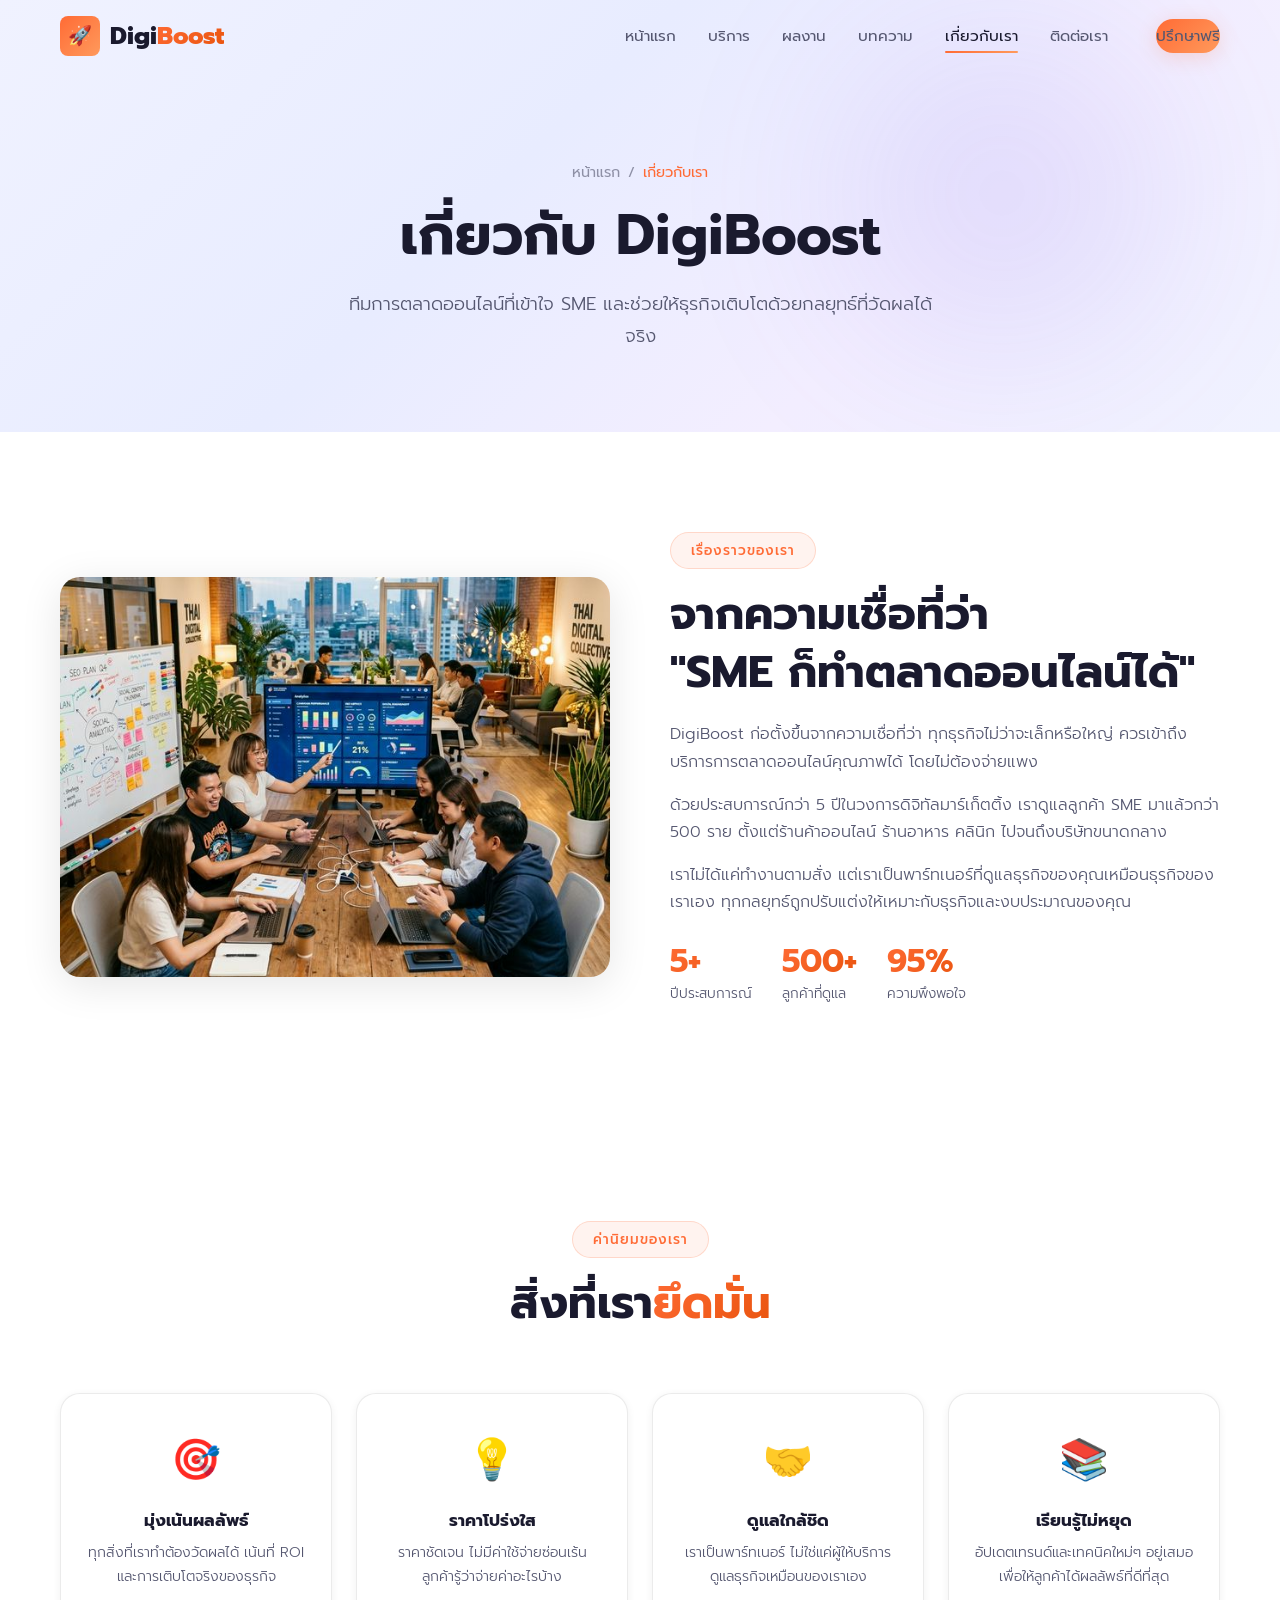
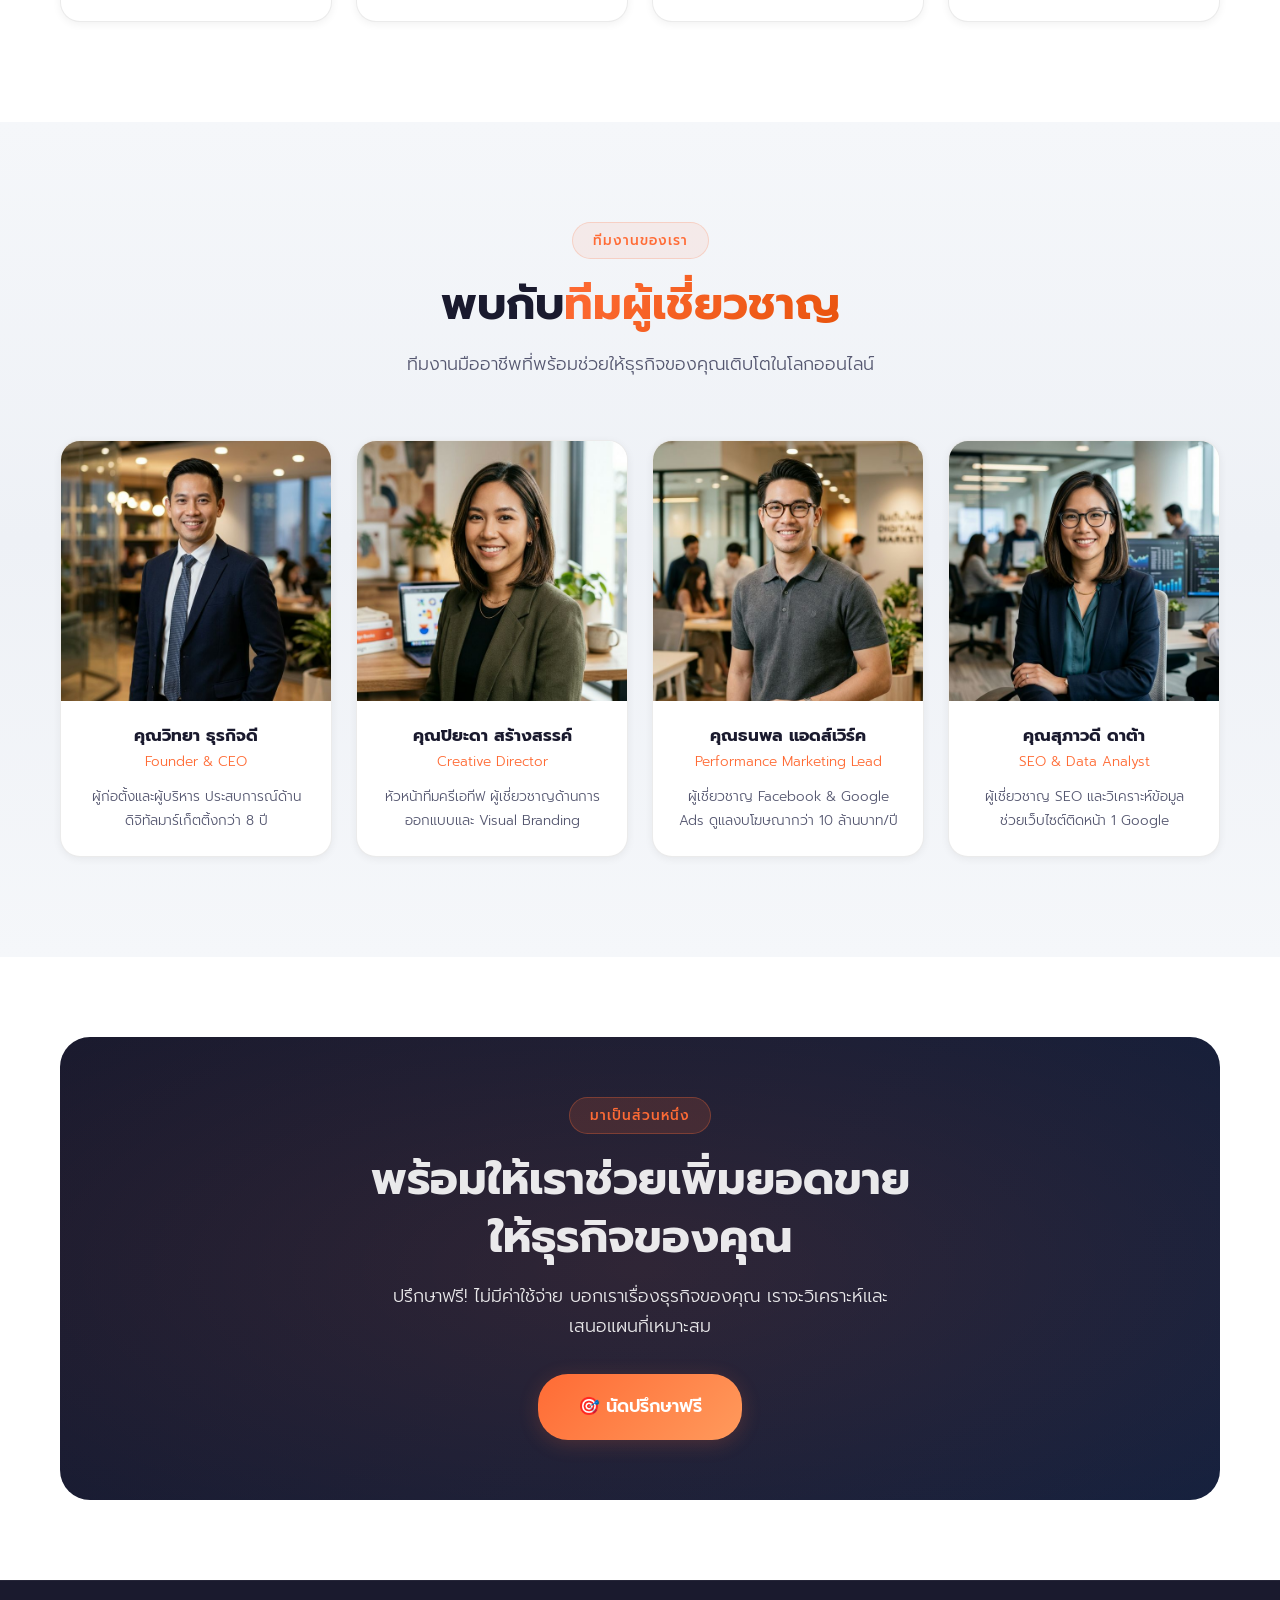
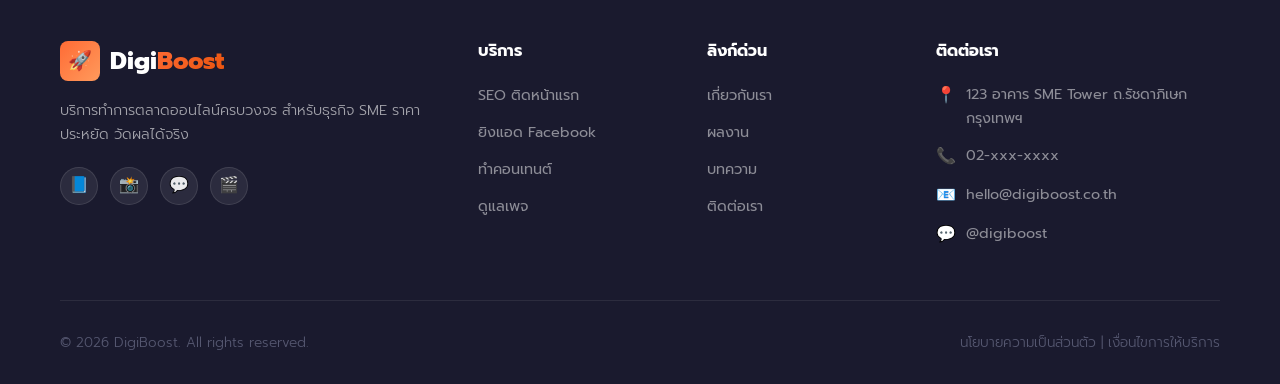
==== about.html @ 76886f85 "Add files via upload" ====
<!DOCTYPE html>
<html lang="th">
<head>
  <meta charset="UTF-8">
  <meta name="viewport" content="width=device-width, initial-scale=1.0">
  <title>เกี่ยวกับเรา — DigiBoost ทีมการตลาดออนไลน์มืออาชีพ</title>
  <meta name="description" content="ทำความรู้จัก DigiBoost ทีมการตลาดออนไลน์ที่ช่วย SME กว่า 500 ราย เพิ่มยอดขายด้วยกลยุทธ์ดิจิทัลมาร์เก็ตติ้งราคาประหยัด">
  <link rel="stylesheet" href="css/style.css">
  <link rel="icon" type="image/svg+xml" href="data:image/svg+xml,<svg xmlns='http://www.w3.org/2000/svg' viewBox='0 0 100 100'><text y='.9em' font-size='90'>🚀</text></svg>">
</head>
<body>

  <!-- Navigation -->
  <nav class="navbar" id="navbar">
    <div class="container">
      <a href="index.html" class="logo">
        <div class="logo-icon">🚀</div>
        <div class="logo-text">Digi<span class="highlight">Boost</span></div>
      </a>
      <ul class="nav-links" id="navLinks">
        <li><a href="index.html">หน้าแรก</a></li>
        <li><a href="services.html">บริการ</a></li>
        <li><a href="portfolio.html">ผลงาน</a></li>
        <li><a href="blog.html">บทความ</a></li>
        <li><a href="about.html" class="active">เกี่ยวกับเรา</a></li>
        <li><a href="contact.html">ติดต่อเรา</a></li>
        <li class="nav-cta"><a href="contact.html" class="btn btn-primary btn-sm">ปรึกษาฟรี</a></li>
      </ul>
      <div class="nav-toggle" id="navToggle">
        <span></span><span></span><span></span>
      </div>
    </div>
  </nav>

  <!-- Page Header -->
  <section class="page-header">
    <div class="orb orb-1"></div>
    <div class="container">
      <div class="breadcrumb">
        <a href="index.html">หน้าแรก</a>
        <span class="separator">/</span>
        <span class="current">เกี่ยวกับเรา</span>
      </div>
      <h1>เกี่ยวกับ<span class="gradient-text"> DigiBoost</span></h1>
      <p>ทีมการตลาดออนไลน์ที่เข้าใจ SME และช่วยให้ธุรกิจเติบโตด้วยกลยุทธ์ที่วัดผลได้จริง</p>
    </div>
  </section>

  <!-- About Story -->
  <section class="about-story">
    <div class="container">
      <div class="about-grid reveal">
        <div class="about-image">
          <img src="images/about-office.png" alt="ทีมงาน DigiBoost">
        </div>
        <div class="about-content">
          <span class="section-badge">เรื่องราวของเรา</span>
          <h2>จากความเชื่อที่ว่า<br><span class="gradient-text">"SME ก็ทำตลาดออนไลน์ได้"</span></h2>
          <p>DigiBoost ก่อตั้งขึ้นจากความเชื่อที่ว่า ทุกธุรกิจไม่ว่าจะเล็กหรือใหญ่ ควรเข้าถึงบริการการตลาดออนไลน์คุณภาพได้ โดยไม่ต้องจ่ายแพง</p>
          <p>ด้วยประสบการณ์กว่า 5 ปีในวงการดิจิทัลมาร์เก็ตติ้ง เราดูแลลูกค้า SME มาแล้วกว่า 500 ราย ตั้งแต่ร้านค้าออนไลน์ ร้านอาหาร คลินิก ไปจนถึงบริษัทขนาดกลาง</p>
          <p>เราไม่ได้แค่ทำงานตามสั่ง แต่เราเป็นพาร์ทเนอร์ที่ดูแลธุรกิจของคุณเหมือนธุรกิจของเราเอง ทุกกลยุทธ์ถูกปรับแต่งให้เหมาะกับธุรกิจและงบประมาณของคุณ</p>
          <div style="display:flex;gap:30px;margin-top:24px;">
            <div>
              <h3 style="font-size:2rem;background:var(--gradient-text);-webkit-background-clip:text;-webkit-text-fill-color:transparent;">5+</h3>
              <p style="font-size:0.85rem;">ปีประสบการณ์</p>
            </div>
            <div>
              <h3 style="font-size:2rem;background:var(--gradient-text);-webkit-background-clip:text;-webkit-text-fill-color:transparent;">500+</h3>
              <p style="font-size:0.85rem;">ลูกค้าที่ดูแล</p>
            </div>
            <div>
              <h3 style="font-size:2rem;background:var(--gradient-text);-webkit-background-clip:text;-webkit-text-fill-color:transparent;">95%</h3>
              <p style="font-size:0.85rem;">ความพึงพอใจ</p>
            </div>
          </div>
        </div>
      </div>
    </div>
  </section>

  <!-- Values -->
  <section class="values">
    <div class="container">
      <div class="section-header reveal">
        <span class="section-badge">ค่านิยมของเรา</span>
        <h2 class="section-title">สิ่งที่เรา<span class="gradient-text">ยึดมั่น</span></h2>
      </div>
      <div class="values-grid">
        <div class="value-card reveal">
          <div class="icon">🎯</div>
          <h3>มุ่งเน้นผลลัพธ์</h3>
          <p>ทุกสิ่งที่เราทำต้องวัดผลได้ เน้นที่ ROI และการเติบโตจริงของธุรกิจ</p>
        </div>
        <div class="value-card reveal">
          <div class="icon">💡</div>
          <h3>ราคาโปร่งใส</h3>
          <p>ราคาชัดเจน ไม่มีค่าใช้จ่ายซ่อนเร้น ลูกค้ารู้ว่าจ่ายค่าอะไรบ้าง</p>
        </div>
        <div class="value-card reveal">
          <div class="icon">🤝</div>
          <h3>ดูแลใกล้ชิด</h3>
          <p>เราเป็นพาร์ทเนอร์ ไม่ใช่แค่ผู้ให้บริการ ดูแลธุรกิจเหมือนของเราเอง</p>
        </div>
        <div class="value-card reveal">
          <div class="icon">📚</div>
          <h3>เรียนรู้ไม่หยุด</h3>
          <p>อัปเดตเทรนด์และเทคนิคใหม่ๆ อยู่เสมอ เพื่อให้ลูกค้าได้ผลลัพธ์ที่ดีที่สุด</p>
        </div>
      </div>
    </div>
  </section>

  <!-- Team -->
  <section class="team">
    <div class="container">
      <div class="section-header reveal">
        <span class="section-badge">ทีมงานของเรา</span>
        <h2 class="section-title">พบกับ<span class="gradient-text">ทีมผู้เชี่ยวชาญ</span></h2>
        <p class="section-subtitle">ทีมงานมืออาชีพที่พร้อมช่วยให้ธุรกิจของคุณเติบโตในโลกออนไลน์</p>
      </div>
      <div class="team-grid">
        <div class="team-card reveal">
          <div class="team-photo">
            <img src="images/team-ceo.png" alt="คุณวิทยา ดิจิทัลบูสต์">
          </div>
          <div class="team-info">
            <h3>คุณวิทยา ธุรกิจดี</h3>
            <p class="role">Founder & CEO</p>
            <p>ผู้ก่อตั้งและผู้บริหาร ประสบการณ์ด้านดิจิทัลมาร์เก็ตติ้งกว่า 8 ปี</p>
          </div>
        </div>
        <div class="team-card reveal">
          <div class="team-photo">
            <img src="images/team-designer.png" alt="คุณปิยะดา ครีเอทีฟ">
          </div>
          <div class="team-info">
            <h3>คุณปิยะดา สร้างสรรค์</h3>
            <p class="role">Creative Director</p>
            <p>หัวหน้าทีมครีเอทีฟ ผู้เชี่ยวชาญด้านการออกแบบและ Visual Branding</p>
          </div>
        </div>
        <div class="team-card reveal">
          <div class="team-photo">
            <img src="images/team-marketer.png" alt="คุณธนพล แอดส์">
          </div>
          <div class="team-info">
            <h3>คุณธนพล แอดส์เวิร์ค</h3>
            <p class="role">Performance Marketing Lead</p>
            <p>ผู้เชี่ยวชาญ Facebook & Google Ads ดูแลงบโฆษณากว่า 10 ล้านบาท/ปี</p>
          </div>
        </div>
        <div class="team-card reveal">
          <div class="team-photo">
            <img src="images/team-analyst.png" alt="คุณสุภาวดี เอสอีโอ">
          </div>
          <div class="team-info">
            <h3>คุณสุภาวดี ดาต้า</h3>
            <p class="role">SEO & Data Analyst</p>
            <p>ผู้เชี่ยวชาญ SEO และวิเคราะห์ข้อมูล ช่วยเว็บไซต์ติดหน้า 1 Google</p>
          </div>
        </div>
      </div>
    </div>
  </section>

  <!-- CTA -->
  <section class="cta-section">
    <div class="container">
      <div class="cta-box reveal">
        <span class="section-badge">มาเป็นส่วนหนึ่ง</span>
        <h2>พร้อมให้เรา<span class="gradient-text">ช่วยเพิ่มยอดขาย</span><br>ให้ธุรกิจของคุณ</h2>
        <p>ปรึกษาฟรี! ไม่มีค่าใช้จ่าย บอกเราเรื่องธุรกิจของคุณ เราจะวิเคราะห์และเสนอแผนที่เหมาะสม</p>
        <a href="contact.html" class="btn btn-primary btn-lg">🎯 นัดปรึกษาฟรี</a>
      </div>
    </div>
  </section>

  <!-- Footer -->
  <footer class="footer">
    <div class="container">
      <div class="footer-grid">
        <div class="footer-brand">
          <a href="index.html" class="logo">
            <div class="logo-icon">🚀</div>
            <div class="logo-text">Digi<span class="highlight">Boost</span></div>
          </a>
          <p>บริการทำการตลาดออนไลน์ครบวงจร สำหรับธุรกิจ SME ราคาประหยัด วัดผลได้จริง</p>
          <div class="footer-social">
            <a href="#" aria-label="Facebook">📘</a>
            <a href="#" aria-label="Instagram">📸</a>
            <a href="#" aria-label="Line">💬</a>
            <a href="#" aria-label="YouTube">🎬</a>
          </div>
        </div>
        <div>
          <h4>บริการ</h4>
          <ul class="footer-links">
            <li><a href="services.html">SEO ติดหน้าแรก</a></li>
            <li><a href="services.html">ยิงแอด Facebook</a></li>
            <li><a href="services.html">ทำคอนเทนต์</a></li>
            <li><a href="services.html">ดูแลเพจ</a></li>
          </ul>
        </div>
        <div>
          <h4>ลิงก์ด่วน</h4>
          <ul class="footer-links">
            <li><a href="about.html">เกี่ยวกับเรา</a></li>
            <li><a href="portfolio.html">ผลงาน</a></li>
            <li><a href="blog.html">บทความ</a></li>
            <li><a href="contact.html">ติดต่อเรา</a></li>
          </ul>
        </div>
        <div>
          <h4>ติดต่อเรา</h4>
          <ul class="footer-contact">
            <li><span class="icon">📍</span> 123 อาคาร SME Tower ถ.รัชดาภิเษก กรุงเทพฯ</li>
            <li><span class="icon">📞</span> 02-xxx-xxxx</li>
            <li><span class="icon">📧</span> hello@digiboost.co.th</li>
            <li><span class="icon">💬</span> @digiboost</li>
          </ul>
        </div>
      </div>
      <div class="footer-bottom">
        <p>&copy; 2026 DigiBoost. All rights reserved.</p>
        <p>นโยบายความเป็นส่วนตัว | เงื่อนไขการให้บริการ</p>
      </div>
    </div>
  </footer>

  <button class="back-to-top" id="backToTop" aria-label="Back to top">↑</button>
  <script src="js/script.js"></script>
</body>
</html>
---- css/style.css ----
/* ============================================
   DIGITAL MARKETING AGENCY - DESIGN SYSTEM
   คอนเซปต์: ราคาประหยัด สำหรับ SME
   ============================================ */

/* Google Fonts */
@import url('https://fonts.googleapis.com/css2?family=Inter:wght@300;400;500;600;700;800;900&family=Prompt:wght@300;400;500;600;700;800&display=swap');

/* ============================================
   CSS CUSTOM PROPERTIES
   ============================================ */
:root {
  /* Primary Colors */
  --primary-dark: #1a1a2e;
  --primary: #16213e;
  --primary-light: #0f3460;
  
  /* Accent Colors */
  --accent: #ff6b35;
  --accent-hover: #ff8c5a;
  --accent-glow: rgba(255, 107, 53, 0.2);
  --accent-gradient: linear-gradient(135deg, #ff6b35, #ff9a5c);
  
  /* Secondary Colors */
  --secondary: #6c5ce7;
  --secondary-light: #6c5ce7;
  --secondary-glow: rgba(108, 92, 231, 0.15);
  
  /* Neutral Colors */
  --dark-bg: #ffffff;
  --card-bg: #ffffff;
  --card-border: rgba(0, 0, 0, 0.08);
  --card-hover: #f8f9fa;
  
  /* Text Colors */
  --text-primary: #1a1a2e;
  --text-secondary: #555770;
  --text-muted: #8e90a6;
  
  /* Gradients */
  --gradient-hero: linear-gradient(135deg, #f8f9ff 0%, #eef0ff 40%, #f5f0ff 70%, #f8f9ff 100%);
  --gradient-section: linear-gradient(180deg, #f5f7fa 0%, #eef1f6 50%, #f5f7fa 100%);
  --gradient-card: linear-gradient(145deg, #ffffff, #fafbfc);
  --gradient-text: linear-gradient(135deg, #ff6b35, #e8530c);
  --gradient-purple: linear-gradient(135deg, #6c5ce7, #a29bfe);
  
  /* Shadows */
  --shadow-sm: 0 2px 8px rgba(0, 0, 0, 0.06);
  --shadow-md: 0 4px 20px rgba(0, 0, 0, 0.08);
  --shadow-lg: 0 8px 40px rgba(0, 0, 0, 0.1);
  --shadow-glow: 0 8px 30px rgba(255, 107, 53, 0.12);
  --shadow-purple: 0 8px 30px rgba(108, 92, 231, 0.1);
  
  /* Spacing */
  --section-padding: 100px 0;
  --container-padding: 0 20px;
  
  /* Border Radius */
  --radius-sm: 8px;
  --radius-md: 12px;
  --radius-lg: 20px;
  --radius-xl: 30px;
  
  /* Transitions */
  --transition: all 0.3s cubic-bezier(0.4, 0, 0.2, 1);
  --transition-slow: all 0.6s cubic-bezier(0.4, 0, 0.2, 1);
}

/* ============================================
   CSS RESET & BASE
   ============================================ */
*, *::before, *::after {
  margin: 0;
  padding: 0;
  box-sizing: border-box;
}

html {
  scroll-behavior: smooth;
  font-size: 16px;
}

body {
  font-family: 'Prompt', 'Inter', sans-serif;
  background: var(--dark-bg);
  color: var(--text-primary);
  line-height: 1.7;
  overflow-x: hidden;
  -webkit-font-smoothing: antialiased;
  -moz-osx-font-smoothing: grayscale;
}

a {
  text-decoration: none;
  color: inherit;
  transition: var(--transition);
}

ul, ol {
  list-style: none;
}

img {
  max-width: 100%;
  height: auto;
  display: block;
}

.container {
  max-width: 1200px;
  margin: 0 auto;
  padding: var(--container-padding);
}

/* ============================================
   TYPOGRAPHY
   ============================================ */
h1, h2, h3, h4, h5, h6 {
  font-weight: 700;
  line-height: 1.3;
}

h1 { font-size: clamp(2.2rem, 5vw, 3.5rem); }
h2 { font-size: clamp(1.8rem, 4vw, 2.8rem); }
h3 { font-size: clamp(1.3rem, 2.5vw, 1.6rem); }
h4 { font-size: 1.2rem; }

p {
  color: var(--text-secondary);
  font-weight: 300;
}

.section-badge {
  display: inline-block;
  padding: 6px 20px;
  background: rgba(255, 107, 53, 0.08);
  border: 1px solid rgba(255, 107, 53, 0.2);
  border-radius: 50px;
  font-size: 0.85rem;
  font-weight: 500;
  color: var(--accent);
  letter-spacing: 1px;
  text-transform: uppercase;
  margin-bottom: 16px;
}

.section-title {
  margin-bottom: 16px;
}

.section-title .gradient-text {
  background: var(--gradient-text);
  -webkit-background-clip: text;
  -webkit-text-fill-color: transparent;
  background-clip: text;
}

.section-subtitle {
  font-size: 1.1rem;
  color: var(--text-secondary);
  max-width: 600px;
  margin: 0 auto 50px;
}

.section-header {
  text-align: center;
  margin-bottom: 60px;
}

/* ============================================
   BUTTONS
   ============================================ */
.btn {
  display: inline-flex;
  align-items: center;
  gap: 8px;
  padding: 14px 32px;
  border-radius: var(--radius-xl);
  font-family: 'Prompt', sans-serif;
  font-size: 1rem;
  font-weight: 600;
  border: none;
  cursor: pointer;
  transition: var(--transition);
  position: relative;
  overflow: hidden;
}

.btn-primary {
  background: var(--accent-gradient);
  color: white;
  box-shadow: 0 4px 20px var(--accent-glow);
}

.btn-primary:hover {
  transform: translateY(-3px);
  box-shadow: 0 8px 30px rgba(255, 107, 53, 0.4);
}

.btn-primary::after {
  content: '';
  position: absolute;
  top: 0;
  left: -100%;
  width: 100%;
  height: 100%;
  background: linear-gradient(90deg, transparent, rgba(255,255,255,0.2), transparent);
  transition: 0.5s;
}

.btn-primary:hover::after {
  left: 100%;
}

.btn-outline {
  background: transparent;
  color: var(--text-primary);
  border: 2px solid rgba(0, 0, 0, 0.15);
}

.btn-outline:hover {
  border-color: var(--accent);
  color: var(--accent);
  transform: translateY(-3px);
}

.btn-sm {
  padding: 10px 24px;
  font-size: 0.9rem;
}

.btn-lg {
  padding: 18px 40px;
  font-size: 1.1rem;
}

/* ============================================
   NAVIGATION
   ============================================ */
.navbar {
  position: fixed;
  top: 0;
  left: 0;
  right: 0;
  z-index: 1000;
  padding: 16px 0;
  transition: var(--transition);
}

.navbar.scrolled {
  background: rgba(255, 255, 255, 0.95);
  backdrop-filter: blur(20px);
  -webkit-backdrop-filter: blur(20px);
  border-bottom: 1px solid var(--card-border);
  padding: 10px 0;
  box-shadow: 0 2px 20px rgba(0,0,0,0.06);
}

.navbar .container {
  display: flex;
  justify-content: space-between;
  align-items: center;
}

.logo {
  display: flex;
  align-items: center;
  gap: 10px;
  font-size: 1.5rem;
  font-weight: 800;
}

.logo-icon {
  width: 40px;
  height: 40px;
  background: var(--accent-gradient);
  border-radius: var(--radius-sm);
  display: flex;
  align-items: center;
  justify-content: center;
  font-size: 1.2rem;
}

.logo-text .highlight {
  background: var(--gradient-text);
  -webkit-background-clip: text;
  -webkit-text-fill-color: transparent;
  background-clip: text;
}

.nav-links {
  display: flex;
  gap: 32px;
  align-items: center;
}

.nav-links a {
  font-size: 0.95rem;
  font-weight: 400;
  color: var(--text-secondary);
  position: relative;
  padding: 4px 0;
}

.nav-links a:hover,
.nav-links a.active {
  color: var(--text-primary);
}

.nav-links a::after {
  content: '';
  position: absolute;
  bottom: -2px;
  left: 0;
  width: 0;
  height: 2px;
  background: var(--accent-gradient);
  transition: var(--transition);
  border-radius: 2px;
}

.nav-links a:hover::after,
.nav-links a.active::after {
  width: 100%;
}

.nav-cta {
  margin-left: 16px;
}

/* Mobile Nav Toggle */
.nav-toggle {
  display: none;
  flex-direction: column;
  gap: 5px;
  cursor: pointer;
  padding: 5px;
  z-index: 1001;
}

.nav-toggle span {
  width: 28px;
  height: 2px;
  background: var(--text-primary);
  border-radius: 2px;
  transition: var(--transition);
}

.nav-toggle.active span:nth-child(1) {
  transform: rotate(45deg) translate(5px, 5px);
}

.nav-toggle.active span:nth-child(2) {
  opacity: 0;
}

.nav-toggle.active span:nth-child(3) {
  transform: rotate(-45deg) translate(5px, -5px);
}

/* ============================================
   HERO SECTION
   ============================================ */
.hero {
  min-height: 100vh;
  display: flex;
  align-items: center;
  position: relative;
  overflow: hidden;
  padding-top: 80px;
}

.hero-bg {
  position: absolute;
  inset: 0;
  z-index: 0;
}

.hero-bg img {
  width: 100%;
  height: 100%;
  object-fit: cover;
  opacity: 0.08;
}

.hero-bg::after {
  content: '';
  position: absolute;
  inset: 0;
  background: var(--gradient-hero);
  opacity: 0.95;
}

.hero .container {
  position: relative;
  z-index: 1;
  display: grid;
  grid-template-columns: 1fr 1fr;
  gap: 60px;
  align-items: center;
}

.hero-content {
  max-width: 600px;
}

.hero-badge {
  display: inline-flex;
  align-items: center;
  gap: 8px;
  padding: 8px 20px;
  background: rgba(255, 107, 53, 0.08);
  border: 1px solid rgba(255, 107, 53, 0.15);
  border-radius: 50px;
  font-size: 0.85rem;
  color: var(--accent);
  margin-bottom: 24px;
  animation: fadeInUp 0.8s ease;
}

.hero-badge .dot {
  width: 8px;
  height: 8px;
  background: var(--accent);
  border-radius: 50%;
  animation: pulse 2s infinite;
}

.hero h1 {
  margin-bottom: 24px;
  animation: fadeInUp 0.8s ease 0.1s both;
}

.hero h1 .gradient-text {
  background: var(--gradient-text);
  -webkit-background-clip: text;
  -webkit-text-fill-color: transparent;
  background-clip: text;
}

.hero p {
  font-size: 1.15rem;
  margin-bottom: 36px;
  animation: fadeInUp 0.8s ease 0.2s both;
}

.hero-buttons {
  display: flex;
  gap: 16px;
  flex-wrap: wrap;
  animation: fadeInUp 0.8s ease 0.3s both;
}

.hero-stats {
  display: flex;
  gap: 40px;
  margin-top: 50px;
  padding-top: 30px;
  border-top: 1px solid var(--card-border);
  animation: fadeInUp 0.8s ease 0.4s both;
}

.stat-item h3 {
  font-size: 2rem;
  font-weight: 800;
  background: var(--gradient-text);
  -webkit-background-clip: text;
  -webkit-text-fill-color: transparent;
  background-clip: text;
}

.stat-item p {
  font-size: 0.85rem;
  color: var(--text-muted);
  margin-top: 4px;
}

.hero-image {
  position: relative;
  animation: fadeInRight 1s ease 0.3s both;
}

.hero-image img {
  border-radius: var(--radius-lg);
  box-shadow: var(--shadow-lg);
}

.hero-float-card {
  position: absolute;
  background: #ffffff;
  backdrop-filter: blur(20px);
  border: 1px solid var(--card-border);
  border-radius: var(--radius-md);
  padding: 16px 20px;
  display: flex;
  align-items: center;
  gap: 12px;
  animation: float 3s ease-in-out infinite;
  box-shadow: var(--shadow-md);
}

.hero-float-card.card-1 {
  bottom: 20%;
  left: -40px;
  animation-delay: 0s;
}

.hero-float-card.card-2 {
  top: 15%;
  right: -20px;
  animation-delay: 1.5s;
}

.hero-float-card .icon {
  width: 42px;
  height: 42px;
  border-radius: var(--radius-sm);
  display: flex;
  align-items: center;
  justify-content: center;
  font-size: 1.2rem;
}

.hero-float-card .icon.green {
  background: rgba(0, 206, 158, 0.15);
  color: #00ce9e;
}

.hero-float-card .icon.blue {
  background: rgba(108, 92, 231, 0.15);
  color: var(--secondary-light);
}

.hero-float-card .info span {
  font-size: 0.75rem;
  color: var(--text-muted);
}

.hero-float-card .info strong {
  display: block;
  font-size: 0.95rem;
}

/* Floating orbs */
.orb {
  position: absolute;
  border-radius: 50%;
  filter: blur(100px);
  opacity: 0.15;
  animation: orbFloat 8s ease-in-out infinite;
}

.orb-1 {
  width: 300px;
  height: 300px;
  background: var(--secondary);
  top: 10%;
  right: 10%;
  animation-delay: 0s;
}

.orb-2 {
  width: 200px;
  height: 200px;
  background: var(--accent);
  bottom: 20%;
  left: 5%;
  animation-delay: 4s;
}

/* ============================================
   SERVICES SECTION
   ============================================ */
.services {
  padding: var(--section-padding);
  position: relative;
}

.services-grid {
  display: grid;
  grid-template-columns: repeat(4, 1fr);
  gap: 24px;
}

.service-card {
  background: #ffffff;
  border: 1px solid var(--card-border);
  border-radius: var(--radius-lg);
  padding: 36px 28px;
  text-align: center;
  transition: var(--transition);
  position: relative;
  overflow: hidden;
  box-shadow: var(--shadow-sm);
}

.service-card::before {
  content: '';
  position: absolute;
  top: 0;
  left: 0;
  right: 0;
  height: 3px;
  background: var(--accent-gradient);
  transform: scaleX(0);
  transition: var(--transition);
}

.service-card:hover {
  transform: translateY(-8px);
  border-color: rgba(255, 107, 53, 0.15);
  box-shadow: var(--shadow-glow);
}

.service-card:hover::before {
  transform: scaleX(1);
}

.service-card .icon-box {
  width: 80px;
  height: 80px;
  margin: 0 auto 20px;
  border-radius: var(--radius-md);
  overflow: hidden;
}

.service-card .icon-box img {
  width: 100%;
  height: 100%;
  object-fit: cover;
}

.service-card h3 {
  margin-bottom: 12px;
  font-size: 1.1rem;
}

.service-card p {
  font-size: 0.9rem;
  line-height: 1.6;
  margin-bottom: 20px;
}

.service-card .price-tag {
  display: inline-block;
  padding: 6px 16px;
  background: rgba(255, 107, 53, 0.1);
  border-radius: 50px;
  font-size: 0.85rem;
  color: var(--accent);
  font-weight: 600;
}

/* ============================================
   WHY CHOOSE US
   ============================================ */
.why-us {
  padding: var(--section-padding);
  background: var(--gradient-section);
}

.why-us-grid {
  display: grid;
  grid-template-columns: repeat(3, 1fr);
  gap: 30px;
}

.why-card {
  background: #ffffff;
  border: 1px solid var(--card-border);
  border-radius: var(--radius-lg);
  padding: 40px 30px;
  text-align: center;
  transition: var(--transition);
  position: relative;
  box-shadow: var(--shadow-sm);
}

.why-card:hover {
  transform: translateY(-5px);
  box-shadow: var(--shadow-purple);
  border-color: rgba(108, 92, 231, 0.2);
}

.why-card .icon-circle {
  width: 70px;
  height: 70px;
  margin: 0 auto 20px;
  border-radius: 50%;
  display: flex;
  align-items: center;
  justify-content: center;
  font-size: 1.8rem;
  background: var(--gradient-purple);
  box-shadow: var(--shadow-purple);
}

.why-card h3 {
  margin-bottom: 12px;
}

.why-card p {
  font-size: 0.92rem;
}

/* ============================================
   PORTFOLIO SECTION
   ============================================ */
.portfolio {
  padding: var(--section-padding);
}

.portfolio-filters {
  display: flex;
  justify-content: center;
  gap: 12px;
  margin-bottom: 40px;
  flex-wrap: wrap;
}

.filter-btn {
  padding: 10px 24px;
  border: 1px solid var(--card-border);
  border-radius: 50px;
  background: transparent;
  color: var(--text-secondary);
  font-family: 'Prompt', sans-serif;
  font-size: 0.9rem;
  cursor: pointer;
  transition: var(--transition);
}

.filter-btn:hover,
.filter-btn.active {
  background: var(--accent-gradient);
  color: white;
  border-color: transparent;
  box-shadow: 0 4px 15px var(--accent-glow);
}

.portfolio-grid {
  display: grid;
  grid-template-columns: repeat(auto-fill, minmax(280px, 1fr));
  gap: 24px;
}

.portfolio-card {
  background: #ffffff;
  border: 1px solid var(--card-border);
  border-radius: var(--radius-lg);
  overflow: hidden;
  transition: var(--transition);
  cursor: pointer;
  box-shadow: var(--shadow-sm);
}

.portfolio-card:hover {
  transform: translateY(-5px);
  box-shadow: var(--shadow-glow);
}

.portfolio-card .card-image {
  width: 100%;
  height: 200px;
  overflow: hidden;
  position: relative;
}

.portfolio-card .card-image img {
  width: 100%;
  height: 100%;
  object-fit: cover;
  transition: var(--transition-slow);
}

.portfolio-card:hover .card-image img {
  transform: scale(1.08);
}

.portfolio-card .card-image .overlay {
  position: absolute;
  inset: 0;
  background: linear-gradient(180deg, transparent 40%, rgba(255,255,255,0.1) 100%);
}

.portfolio-card .card-body {
  padding: 24px;
}

.portfolio-card .card-body .tag {
  display: inline-block;
  padding: 4px 12px;
  background: rgba(108, 92, 231, 0.1);
  border-radius: 50px;
  font-size: 0.75rem;
  color: var(--secondary-light);
  margin-bottom: 10px;
}

.portfolio-card .card-body h3 {
  font-size: 1.1rem;
  margin-bottom: 8px;
}

.portfolio-card .card-body p {
  font-size: 0.85rem;
  margin-bottom: 16px;
}

.portfolio-card .card-stats {
  display: flex;
  gap: 20px;
}

.portfolio-card .card-stats .stat {
  font-size: 0.8rem;
}

.portfolio-card .card-stats .stat strong {
  color: var(--accent);
  display: block;
  font-size: 1.1rem;
}

/* ============================================
   TESTIMONIALS
   ============================================ */
.testimonials {
  padding: var(--section-padding);
  background: var(--gradient-section);
}

.testimonials-grid {
  display: grid;
  grid-template-columns: repeat(3, 1fr);
  gap: 24px;
}

.testimonial-card {
  background: #ffffff;
  border: 1px solid var(--card-border);
  border-radius: var(--radius-lg);
  padding: 32px;
  transition: var(--transition);
  box-shadow: var(--shadow-sm);
}

.testimonial-card:hover {
  transform: translateY(-4px);
  box-shadow: var(--shadow-md);
}

.testimonial-card .stars {
  color: #ffa500;
  font-size: 1.1rem;
  margin-bottom: 16px;
}

.testimonial-card .quote {
  font-size: 0.95rem;
  color: var(--text-secondary);
  font-style: italic;
  margin-bottom: 20px;
  line-height: 1.7;
}

.testimonial-card .author {
  display: flex;
  align-items: center;
  gap: 12px;
}

.testimonial-card .author-avatar {
  width: 46px;
  height: 46px;
  border-radius: 50%;
  background: var(--gradient-purple);
  display: flex;
  align-items: center;
  justify-content: center;
  font-size: 1.2rem;
  font-weight: 700;
  color: white;
}

.testimonial-card .author-info strong {
  font-size: 0.9rem;
  display: block;
}

.testimonial-card .author-info span {
  font-size: 0.8rem;
  color: var(--text-muted);
}

/* ============================================
   CTA SECTION
   ============================================ */
.cta-section {
  padding: 80px 0;
  position: relative;
  overflow: hidden;
}

.cta-box {
  background: linear-gradient(135deg, #1a1a2e, #16213e);
  border: none;
  border-radius: var(--radius-xl);
  padding: 60px;
  text-align: center;
  position: relative;
  overflow: hidden;
  color: white;
}

.cta-box h2,
.cta-box p {
  color: rgba(255,255,255,0.9);
}

.cta-box .section-badge {
  background: rgba(255, 107, 53, 0.15);
  border-color: rgba(255, 107, 53, 0.3);
}

.cta-box::before {
  content: '';
  position: absolute;
  top: -50%;
  left: -50%;
  width: 200%;
  height: 200%;
  background: radial-gradient(ellipse, rgba(255,107,53,0.1), transparent 50%);
  animation: rotate 20s linear infinite;
}

.cta-box h2 {
  margin-bottom: 16px;
  position: relative;
}

.cta-box p {
  font-size: 1.1rem;
  margin-bottom: 32px;
  max-width: 500px;
  margin-left: auto;
  margin-right: auto;
  position: relative;
}

.cta-box .btn {
  position: relative;
}

/* ============================================
   FOOTER
   ============================================ */
.footer {
  padding: 60px 0 30px;
  background: #1a1a2e;
  border-top: 1px solid rgba(255,255,255,0.05);
  color: rgba(255,255,255,0.9);
}

.footer h4 {
  color: white !important;
}

.footer-brand p {
  color: rgba(255,255,255,0.6) !important;
}

.footer-links li a {
  color: rgba(255,255,255,0.5) !important;
}

.footer-links li a:hover {
  color: var(--accent) !important;
}

.footer-contact li {
  color: rgba(255,255,255,0.5) !important;
}

.footer-bottom {
  color: rgba(255,255,255,0.4) !important;
  border-top-color: rgba(255,255,255,0.08) !important;
}

.footer .logo-text {
  color: white;
}

.footer-grid {
  display: grid;
  grid-template-columns: 2fr 1fr 1fr 1.5fr;
  gap: 40px;
  margin-bottom: 40px;
}

.footer-brand p {
  font-size: 0.9rem;
  margin-top: 16px;
  line-height: 1.7;
}

.footer-social {
  display: flex;
  gap: 12px;
  margin-top: 20px;
}

.footer-social a {
  width: 38px;
  height: 38px;
  border-radius: 50%;
  background: rgba(255, 255, 255, 0.08);
  border: 1px solid rgba(255,255,255,0.1);
  display: flex;
  align-items: center;
  justify-content: center;
  font-size: 1rem;
  transition: var(--transition);
}

.footer-social a:hover {
  background: var(--accent-gradient);
  border-color: transparent;
  transform: translateY(-3px);
}

.footer h4 {
  margin-bottom: 20px;
  font-size: 1rem;
  color: var(--text-primary);
}

.footer-links li {
  margin-bottom: 10px;
}

.footer-links li a {
  color: var(--text-muted);
  font-size: 0.9rem;
}

.footer-links li a:hover {
  color: var(--accent);
  padding-left: 5px;
}

.footer-contact li {
  display: flex;
  gap: 10px;
  margin-bottom: 12px;
  font-size: 0.9rem;
  color: var(--text-muted);
}

.footer-contact li .icon {
  color: var(--accent);
  font-size: 1rem;
  min-width: 20px;
}

.footer-bottom {
  padding-top: 30px;
  border-top: 1px solid var(--card-border);
  display: flex;
  justify-content: space-between;
  align-items: center;
  font-size: 0.85rem;
  color: var(--text-muted);
}

/* ============================================
   PAGE HEADER (for inner pages)
   ============================================ */
.page-header {
  padding: 160px 0 80px;
  position: relative;
  overflow: hidden;
  text-align: center;
}

.page-header::before {
  content: '';
  position: absolute;
  inset: 0;
  background: linear-gradient(135deg, #f0f2ff 0%, #e8ecff 40%, #f3eeff 70%, #f0f2ff 100%);
}

.page-header .container {
  position: relative;
  z-index: 1;
}

.page-header h1 {
  margin-bottom: 16px;
}

.page-header p {
  font-size: 1.15rem;
  max-width: 600px;
  margin: 0 auto;
}

.breadcrumb {
  display: flex;
  justify-content: center;
  gap: 8px;
  margin-bottom: 16px;
  font-size: 0.9rem;
}

.breadcrumb a {
  color: var(--text-muted);
}

.breadcrumb a:hover {
  color: var(--accent);
}

.breadcrumb .separator {
  color: var(--text-muted);
}

.breadcrumb .current {
  color: var(--accent);
}

/* ============================================
   SERVICES DETAIL PAGE
   ============================================ */
.service-detail {
  padding: var(--section-padding);
}

.service-detail-card {
  display: grid;
  grid-template-columns: 1fr 1fr;
  gap: 50px;
  align-items: center;
  padding: 60px 0;
  border-bottom: 1px solid var(--card-border);
}

.service-detail-card:nth-child(even) {
  direction: rtl;
}

.service-detail-card:nth-child(even) > * {
  direction: ltr;
}

.service-detail-card .detail-image {
  border-radius: var(--radius-lg);
  overflow: hidden;
  box-shadow: var(--shadow-lg);
}

.service-detail-card .detail-image img {
  width: 100%;
  height: 350px;
  object-fit: cover;
  transition: var(--transition-slow);
}

.service-detail-card:hover .detail-image img {
  transform: scale(1.03);
}

.service-detail-card .detail-content h3 {
  font-size: 1.6rem;
  margin-bottom: 16px;
}

.service-detail-card .detail-content p {
  margin-bottom: 20px;
}

.service-detail-card .feature-list {
  margin-bottom: 24px;
}

.service-detail-card .feature-list li {
  display: flex;
  align-items: center;
  gap: 10px;
  padding: 8px 0;
  font-size: 0.92rem;
  color: var(--text-secondary);
}

.service-detail-card .feature-list li .check {
  color: #00ce9e;
  font-size: 1.1rem;
}

/* Pricing Section */
.pricing {
  padding: var(--section-padding);
  background: var(--gradient-section);
}

.pricing-grid {
  display: grid;
  grid-template-columns: repeat(3, 1fr);
  gap: 24px;
}

.pricing-card {
  background: #ffffff;
  border: 1px solid var(--card-border);
  border-radius: var(--radius-lg);
  padding: 40px 30px;
  text-align: center;
  transition: var(--transition);
  position: relative;
  box-shadow: var(--shadow-sm);
}

.pricing-card.featured {
  border-color: rgba(255, 107, 53, 0.3);
  transform: scale(1.05);
}

.pricing-card.featured::before {
  content: 'ยอดนิยม';
  position: absolute;
  top: -12px;
  left: 50%;
  transform: translateX(-50%);
  padding: 4px 20px;
  background: var(--accent-gradient);
  border-radius: 50px;
  font-size: 0.8rem;
  font-weight: 600;
  color: white;
}

.pricing-card:hover {
  transform: translateY(-5px);
  box-shadow: var(--shadow-glow);
}

.pricing-card.featured:hover {
  transform: scale(1.05) translateY(-5px);
}

.pricing-card h3 {
  margin-bottom: 8px;
}

.pricing-card .price {
  font-size: 2.5rem;
  font-weight: 800;
  color: var(--accent);
  margin: 20px 0;
}

.pricing-card .price span {
  font-size: 1rem;
  font-weight: 400;
  color: var(--text-muted);
}

.pricing-card .price-desc {
  font-size: 0.85rem;
  color: var(--text-muted);
  margin-bottom: 24px;
}

.pricing-card .features {
  text-align: left;
  margin-bottom: 30px;
}

.pricing-card .features li {
  display: flex;
  align-items: center;
  gap: 10px;
  padding: 8px 0;
  font-size: 0.9rem;
  color: var(--text-secondary);
  border-bottom: 1px solid rgba(0,0,0,0.06);
}

.pricing-card .features li .check {
  color: #00ce9e;
}

.pricing-card .features li .cross {
  color: rgba(0,0,0,0.25);
}

/* ============================================
   PORTFOLIO DETAIL PAGE
   ============================================ */
.portfolio-showcase {
  padding: var(--section-padding);
}

.portfolio-tabs {
  display: flex;
  justify-content: center;
  gap: 12px;
  margin-bottom: 40px;
  flex-wrap: wrap;
}

/* ============================================
   BLOG PAGE
   ============================================ */
.blog-section {
  padding: var(--section-padding);
}

.blog-grid {
  display: grid;
  grid-template-columns: 2fr 1fr;
  gap: 40px;
}

.blog-posts {
  display: flex;
  flex-direction: column;
  gap: 30px;
}

.blog-card {
  display: grid;
  grid-template-columns: 280px 1fr;
  background: #ffffff;
  border: 1px solid var(--card-border);
  border-radius: var(--radius-lg);
  overflow: hidden;
  transition: var(--transition);
  box-shadow: var(--shadow-sm);
}

.blog-card:hover {
  transform: translateY(-4px);
  box-shadow: var(--shadow-glow);
}

.blog-card .blog-image {
  width: 100%;
  height: 100%;
  min-height: 200px;
}

.blog-card .blog-image img {
  width: 100%;
  height: 100%;
  object-fit: cover;
}

.blog-card .blog-content {
  padding: 28px;
}

.blog-card .blog-meta {
  display: flex;
  gap: 16px;
  margin-bottom: 12px;
  font-size: 0.8rem;
  color: var(--text-muted);
}

.blog-card .blog-meta .category {
  color: var(--accent);
}

.blog-card h3 {
  font-size: 1.15rem;
  margin-bottom: 10px;
  transition: var(--transition);
}

.blog-card:hover h3 {
  color: var(--accent);
}

.blog-card .excerpt {
  font-size: 0.9rem;
  margin-bottom: 16px;
}

.blog-card .read-more {
  font-size: 0.9rem;
  color: var(--accent);
  font-weight: 500;
  display: inline-flex;
  align-items: center;
  gap: 6px;
}

.blog-card .read-more:hover {
  gap: 12px;
}

/* Blog Sidebar */
.blog-sidebar {
  display: flex;
  flex-direction: column;
  gap: 30px;
}

.sidebar-widget {
  background: #ffffff;
  border: 1px solid var(--card-border);
  border-radius: var(--radius-lg);
  padding: 28px;
  box-shadow: var(--shadow-sm);
}

.sidebar-widget h4 {
  margin-bottom: 20px;
  font-size: 1.05rem;
  padding-bottom: 12px;
  border-bottom: 1px solid var(--card-border);
}

.sidebar-widget .category-list li {
  display: flex;
  justify-content: space-between;
  padding: 10px 0;
  border-bottom: 1px solid rgba(0,0,0,0.06);
  font-size: 0.9rem;
}

.sidebar-widget .category-list li a {
  color: var(--text-secondary);
}

.sidebar-widget .category-list li a:hover {
  color: var(--accent);
}

.sidebar-widget .category-list li .count {
  color: var(--text-muted);
  font-size: 0.8rem;
}

/* ============================================
   ABOUT PAGE
   ============================================ */
.about-story {
  padding: var(--section-padding);
}

.about-grid {
  display: grid;
  grid-template-columns: 1fr 1fr;
  gap: 60px;
  align-items: center;
}

.about-image {
  border-radius: var(--radius-lg);
  overflow: hidden;
  box-shadow: var(--shadow-lg);
}

.about-image img {
  width: 100%;
  height: 400px;
  object-fit: cover;
}

.about-content h2 {
  margin-bottom: 20px;
}

.about-content p {
  margin-bottom: 16px;
}

/* Team Section */
.team {
  padding: var(--section-padding);
  background: var(--gradient-section);
}

.team-grid {
  display: grid;
  grid-template-columns: repeat(4, 1fr);
  gap: 24px;
}

.team-card {
  background: #ffffff;
  border: 1px solid var(--card-border);
  border-radius: var(--radius-lg);
  overflow: hidden;
  text-align: center;
  transition: var(--transition);
  box-shadow: var(--shadow-sm);
}

.team-card:hover {
  transform: translateY(-6px);
  box-shadow: var(--shadow-md);
}

.team-card .team-photo {
  width: 100%;
  height: 260px;
  overflow: hidden;
}

.team-card .team-photo img {
  width: 100%;
  height: 100%;
  object-fit: cover;
  transition: var(--transition-slow);
}

.team-card:hover .team-photo img {
  transform: scale(1.05);
}

.team-card .team-info {
  padding: 24px;
}

.team-card .team-info h3 {
  font-size: 1.05rem;
  margin-bottom: 4px;
}

.team-card .team-info .role {
  font-size: 0.85rem;
  color: var(--accent);
  margin-bottom: 12px;
}

.team-card .team-info p {
  font-size: 0.85rem;
}

/* Values */
.values {
  padding: var(--section-padding);
}

.values-grid {
  display: grid;
  grid-template-columns: repeat(4, 1fr);
  gap: 24px;
}

.value-card {
  background: #ffffff;
  border: 1px solid var(--card-border);
  border-radius: var(--radius-lg);
  padding: 32px 24px;
  text-align: center;
  transition: var(--transition);
  box-shadow: var(--shadow-sm);
}

.value-card:hover {
  transform: translateY(-5px);
  border-color: rgba(255, 107, 53, 0.15);
  box-shadow: var(--shadow-glow);
}

.value-card .icon {
  font-size: 2.5rem;
  margin-bottom: 16px;
}

.value-card h3 {
  margin-bottom: 10px;
  font-size: 1.05rem;
}

.value-card p {
  font-size: 0.88rem;
}

/* ============================================
   CONTACT PAGE
   ============================================ */
.contact-section {
  padding: var(--section-padding);
}

.contact-grid {
  display: grid;
  grid-template-columns: 1fr 1fr;
  gap: 50px;
}

.contact-info-cards {
  display: flex;
  flex-direction: column;
  gap: 20px;
}

.contact-card {
  background: #ffffff;
  border: 1px solid var(--card-border);
  border-radius: var(--radius-lg);
  padding: 28px;
  display: flex;
  align-items: center;
  gap: 20px;
  transition: var(--transition);
  box-shadow: var(--shadow-sm);
}

.contact-card:hover {
  transform: translateX(5px);
  border-color: rgba(255, 107, 53, 0.15);
  box-shadow: var(--shadow-glow);
}

.contact-card .icon {
  width: 56px;
  height: 56px;
  border-radius: var(--radius-md);
  background: rgba(255, 107, 53, 0.1);
  display: flex;
  align-items: center;
  justify-content: center;
  font-size: 1.4rem;
  flex-shrink: 0;
}

.contact-card h4 {
  margin-bottom: 4px;
}

.contact-card p {
  font-size: 0.9rem;
}

.contact-card a {
  color: var(--accent);
  font-size: 0.9rem;
}

.contact-form-wrapper {
  background: #ffffff;
  border: 1px solid var(--card-border);
  border-radius: var(--radius-lg);
  padding: 40px;
  box-shadow: var(--shadow-sm);
}

.contact-form-wrapper h3 {
  margin-bottom: 24px;
}

.form-group {
  margin-bottom: 20px;
}

.form-group label {
  display: block;
  margin-bottom: 8px;
  font-size: 0.9rem;
  color: var(--text-secondary);
}

.form-group input,
.form-group select,
.form-group textarea {
  width: 100%;
  padding: 14px 18px;
  background: #f8f9fa;
  border: 1px solid var(--card-border);
  border-radius: var(--radius-sm);
  color: var(--text-primary);
  font-family: 'Prompt', sans-serif;
  font-size: 0.95rem;
  transition: var(--transition);
}

.form-group input:focus,
.form-group select:focus,
.form-group textarea:focus {
  outline: none;
  border-color: var(--accent);
  box-shadow: 0 0 0 3px var(--accent-glow);
}

.form-group textarea {
  height: 140px;
  resize: vertical;
}

.form-row {
  display: grid;
  grid-template-columns: 1fr 1fr;
  gap: 16px;
}

.form-success {
  display: none;
  text-align: center;
  padding: 40px;
}

.form-success .icon {
  font-size: 3rem;
  margin-bottom: 16px;
}

.form-success h3 {
  margin-bottom: 8px;
  color: #00ce9e;
}

/* ============================================
   COUNTER ANIMATION
   ============================================ */
.counter-section {
  padding: 60px 0;
  background: linear-gradient(135deg, #1a1a2e, #16213e);
  border-top: none;
  border-bottom: none;
  color: white;
}

.counter-item p {
  color: rgba(255,255,255,0.7) !important;
}

.counter-grid {
  display: grid;
  grid-template-columns: repeat(4, 1fr);
  gap: 30px;
  text-align: center;
}

.counter-item h3 {
  font-size: 2.5rem;
  font-weight: 800;
  background: var(--gradient-text);
  -webkit-background-clip: text;
  -webkit-text-fill-color: transparent;
  background-clip: text;
}

.counter-item p {
  margin-top: 8px;
  font-size: 0.9rem;
}

/* ============================================
   SCROLL REVEAL ANIMATION
   ============================================ */
.reveal {
  opacity: 0;
  transform: translateY(30px);
  transition: all 0.8s cubic-bezier(0.4, 0, 0.2, 1);
}

.reveal.active {
  opacity: 1;
  transform: translateY(0);
}

/* ============================================
   KEYFRAMES
   ============================================ */
@keyframes fadeInUp {
  from {
    opacity: 0;
    transform: translateY(30px);
  }
  to {
    opacity: 1;
    transform: translateY(0);
  }
}

@keyframes fadeInRight {
  from {
    opacity: 0;
    transform: translateX(30px);
  }
  to {
    opacity: 1;
    transform: translateX(0);
  }
}

@keyframes float {
  0%, 100% { transform: translateY(0); }
  50% { transform: translateY(-12px); }
}

@keyframes pulse {
  0%, 100% { opacity: 1; }
  50% { opacity: 0.3; }
}

@keyframes orbFloat {
  0%, 100% { transform: translate(0, 0); }
  25% { transform: translate(20px, -20px); }
  50% { transform: translate(-10px, 20px); }
  75% { transform: translate(15px, -10px); }
}

@keyframes rotate {
  from { transform: rotate(0deg); }
  to { transform: rotate(360deg); }
}

/* ============================================
   BACK TO TOP
   ============================================ */
.back-to-top {
  position: fixed;
  bottom: 30px;
  right: 30px;
  width: 48px;
  height: 48px;
  border-radius: 50%;
  background: var(--accent-gradient);
  color: white;
  border: none;
  cursor: pointer;
  display: flex;
  align-items: center;
  justify-content: center;
  font-size: 1.2rem;
  opacity: 0;
  visibility: hidden;
  transition: var(--transition);
  box-shadow: 0 4px 15px var(--accent-glow);
  z-index: 999;
}

.back-to-top.visible {
  opacity: 1;
  visibility: visible;
}

.back-to-top:hover {
  transform: translateY(-3px);
}

/* ============================================
   RESPONSIVE DESIGN
   ============================================ */
@media (max-width: 1024px) {
  .hero .container {
    grid-template-columns: 1fr;
    text-align: center;
  }
  
  .hero-content {
    max-width: 100%;
  }
  
  .hero-buttons {
    justify-content: center;
  }
  
  .hero-stats {
    justify-content: center;
  }
  
  .hero-image {
    display: none;
  }
  
  .services-grid {
    grid-template-columns: repeat(2, 1fr);
  }
  
  .why-us-grid {
    grid-template-columns: repeat(2, 1fr);
  }
  
  .pricing-grid {
    grid-template-columns: repeat(2, 1fr);
  }
  
  .pricing-card.featured {
    transform: none;
  }
  
  .pricing-card.featured:hover {
    transform: translateY(-5px);
  }
  
  .footer-grid {
    grid-template-columns: repeat(2, 1fr);
  }
  
  .team-grid {
    grid-template-columns: repeat(2, 1fr);
  }
  
  .values-grid {
    grid-template-columns: repeat(2, 1fr);
  }
  
  .blog-card {
    grid-template-columns: 1fr;
  }
  
  .blog-grid {
    grid-template-columns: 1fr;
  }
  
  .about-grid {
    grid-template-columns: 1fr;
  }
  
  .service-detail-card {
    grid-template-columns: 1fr;
  }
  
  .service-detail-card:nth-child(even) {
    direction: ltr;
  }
}

@media (max-width: 768px) {
  .nav-links {
    position: fixed;
    top: 0;
    left: 0;
    right: 0;
    bottom: 0;
    background: rgba(255, 255, 255, 0.98);
    backdrop-filter: blur(20px);
    flex-direction: column;
    justify-content: center;
    gap: 24px;
    opacity: 0;
    visibility: hidden;
    transition: var(--transition);
  }
  
  .nav-links.active {
    opacity: 1;
    visibility: visible;
  }
  
  .nav-links a {
    font-size: 1.2rem;
  }
  
  .nav-toggle {
    display: flex;
  }
  
  .nav-cta {
    margin-left: 0;
  }
  
  .services-grid {
    grid-template-columns: 1fr;
  }
  
  .why-us-grid {
    grid-template-columns: 1fr;
  }
  
  .testimonials-grid {
    grid-template-columns: 1fr;
  }
  
  .pricing-grid {
    grid-template-columns: 1fr;
  }
  
  .counter-grid {
    grid-template-columns: repeat(2, 1fr);
  }
  
  .contact-grid {
    grid-template-columns: 1fr;
  }
  
  .footer-grid {
    grid-template-columns: 1fr;
  }
  
  .footer-bottom {
    flex-direction: column;
    gap: 10px;
    text-align: center;
  }
  
  .team-grid {
    grid-template-columns: 1fr;
  }
  
  .values-grid {
    grid-template-columns: 1fr;
  }
  
  .form-row {
    grid-template-columns: 1fr;
  }
  
  .hero-stats {
    flex-direction: column;
    gap: 20px;
    align-items: center;
  }
  
  .cta-box {
    padding: 40px 24px;
  }
  
  .portfolio-grid {
    grid-template-columns: 1fr;
  }
}
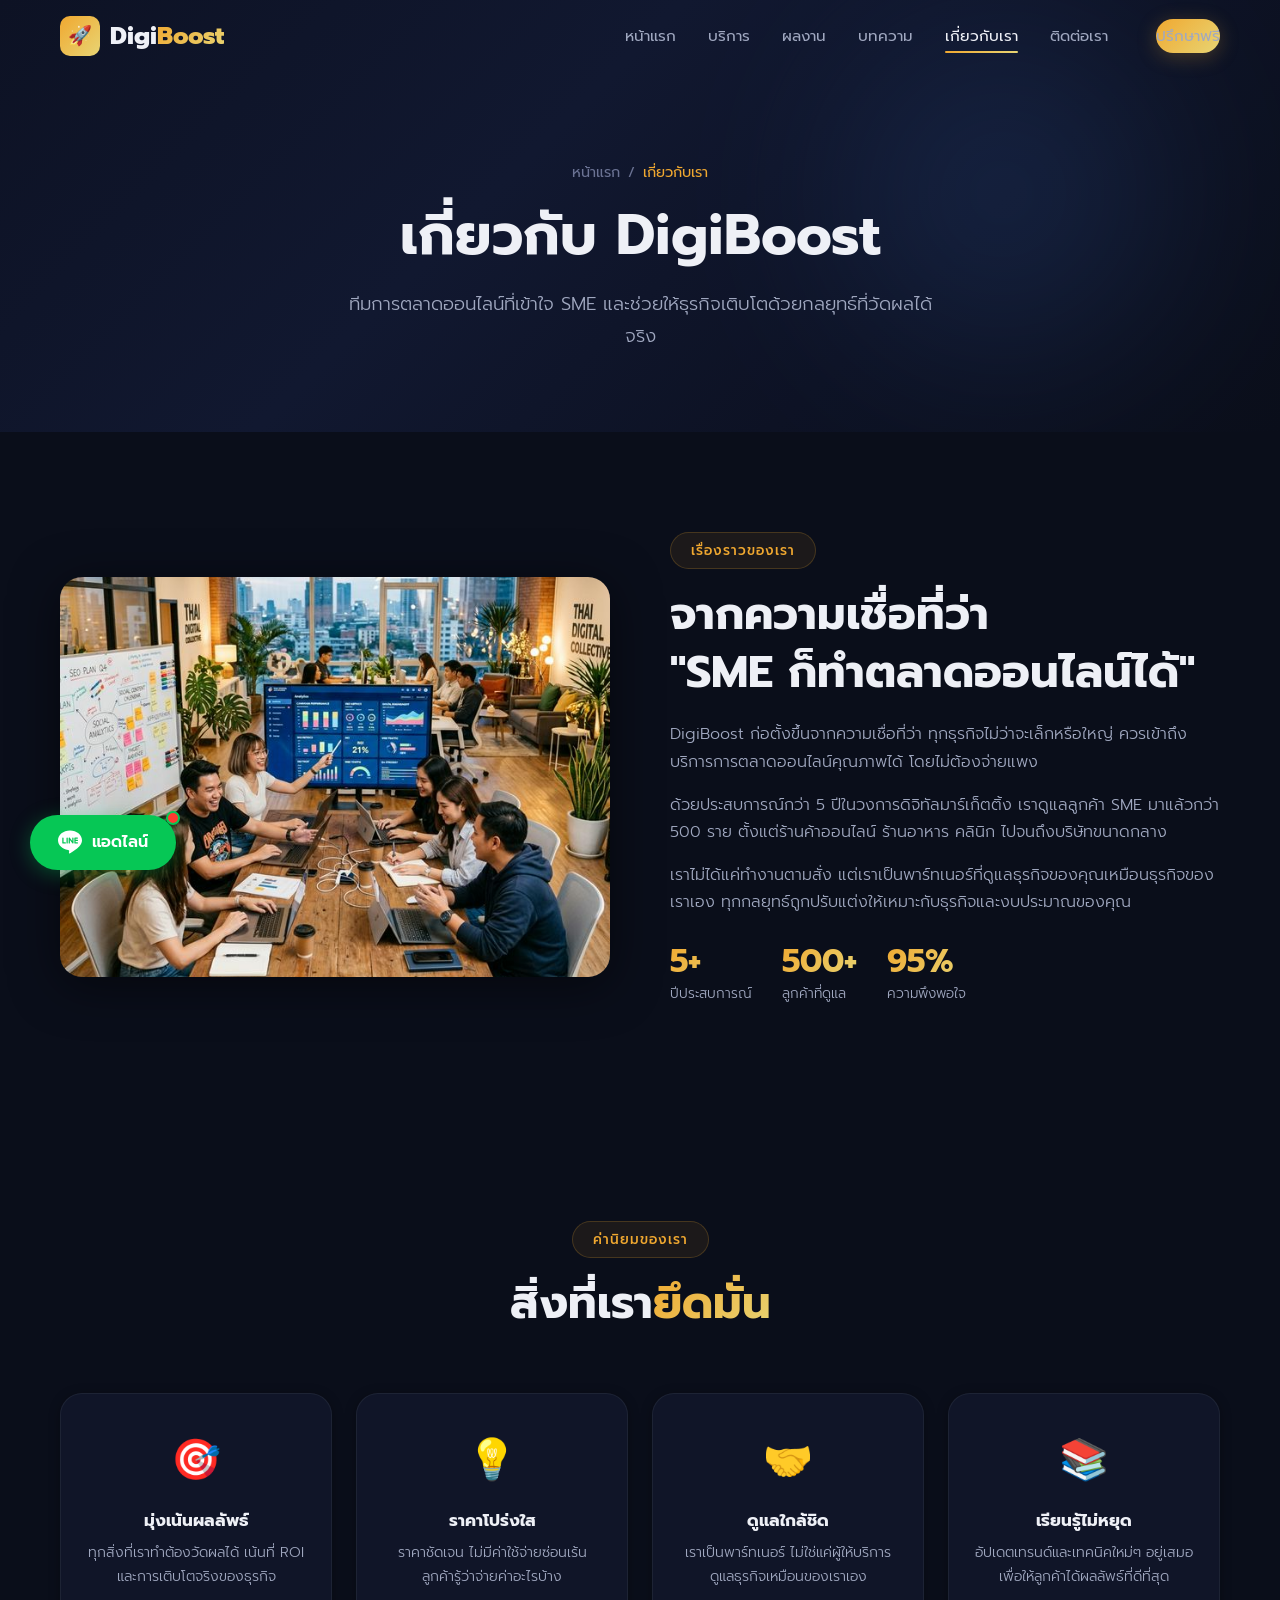
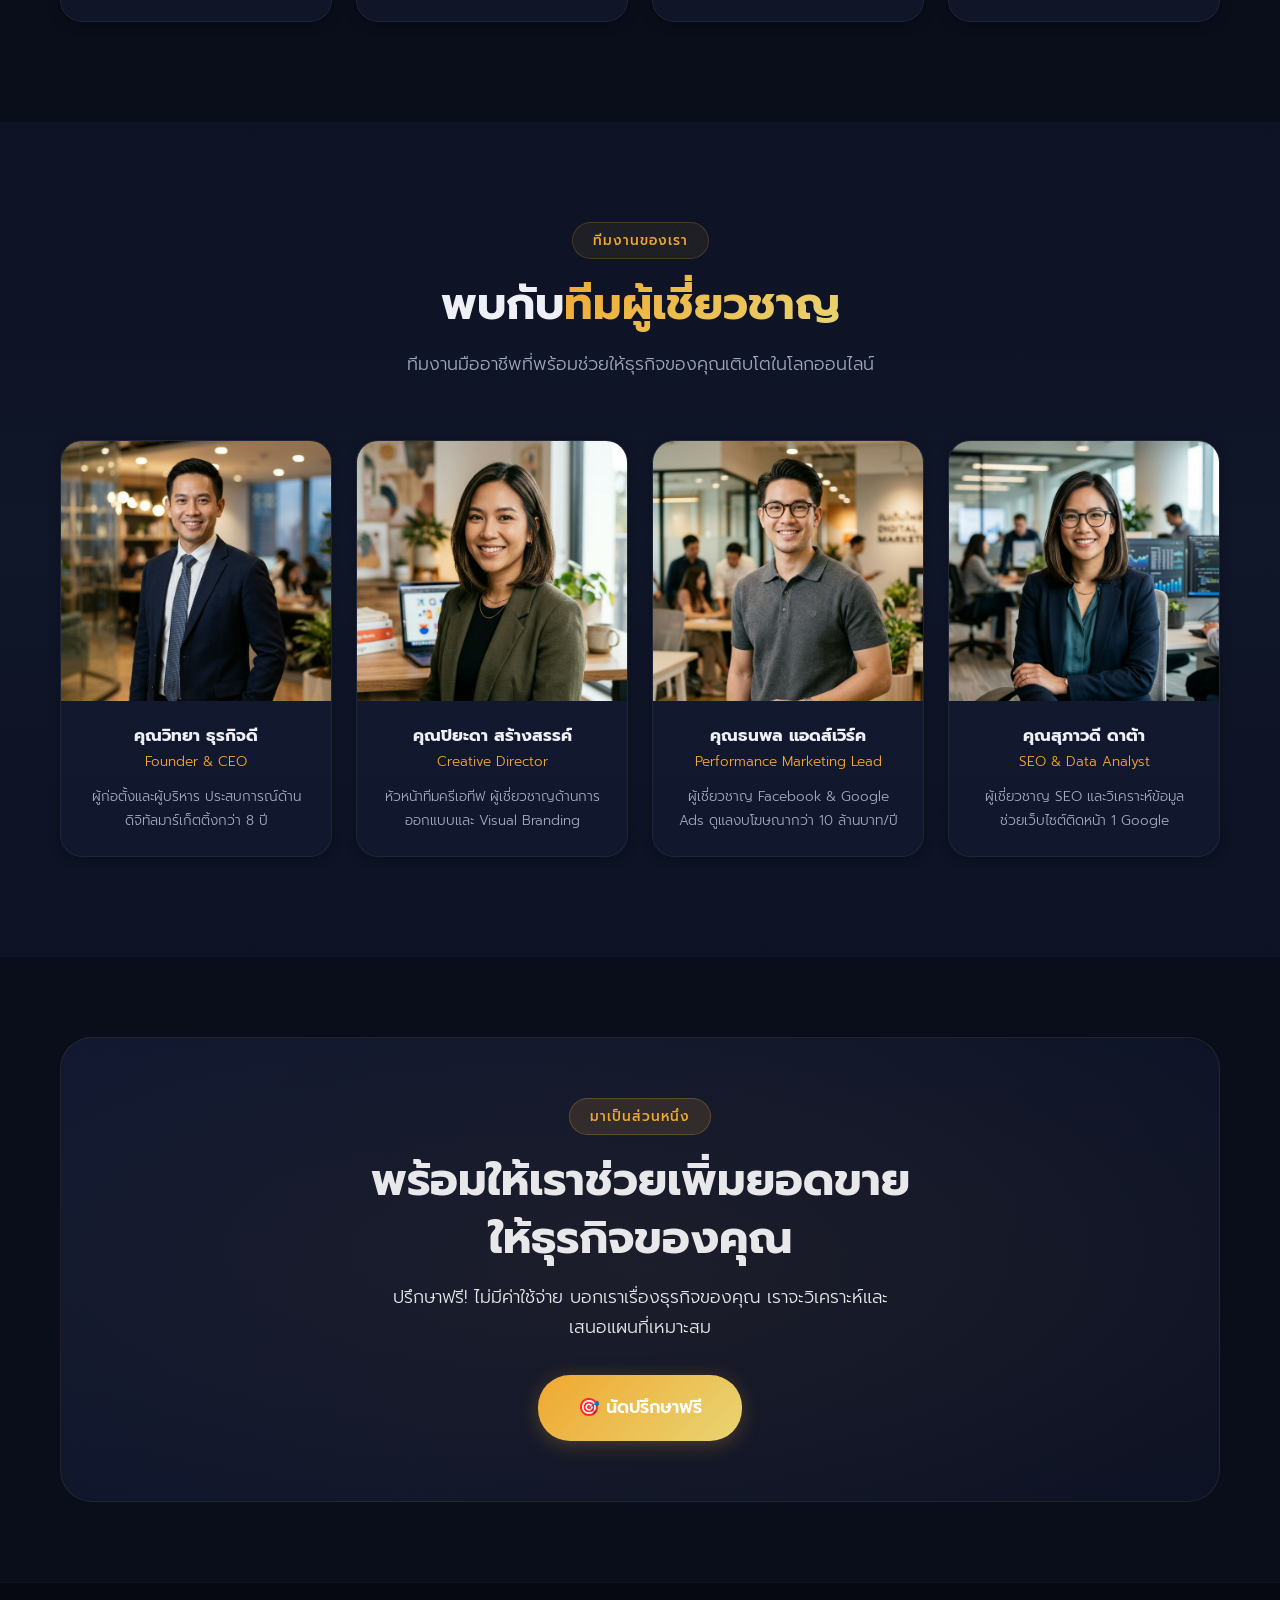
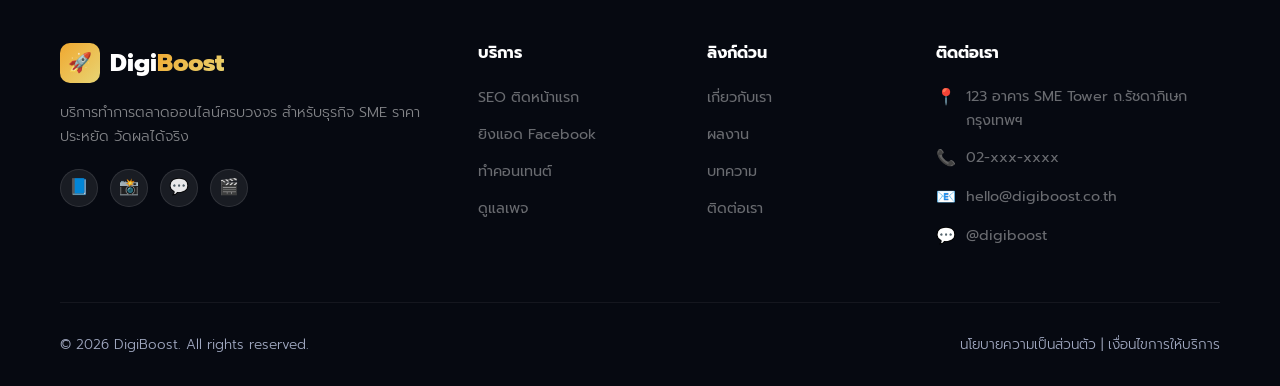
==== commit 8b512619: "Add files via upload" ====
--- a/about.html
+++ b/about.html
@@ -228,6 +228,7 @@
   </footer>
 
   <button class="back-to-top" id="backToTop" aria-label="Back to top">↑</button>
+  <a href="https://line.me/R/ti/p/@digiboost" target="_blank" class="line-float-btn" aria-label="Add LINE"><span class="line-pulse"></span><svg viewBox="0 0 24 24" xmlns="http://www.w3.org/2000/svg"><path d="M19.365 9.863c.349 0 .63.285.63.631 0 .345-.281.63-.63.63H17.61v1.125h1.755c.349 0 .63.283.63.63 0 .344-.281.629-.63.629h-2.386c-.345 0-.627-.285-.627-.629V8.108c0-.345.282-.63.63-.63h2.386c.346 0 .627.285.627.63 0 .349-.281.63-.63.63H17.61v1.125h1.755zm-3.855 3.016c0 .27-.174.51-.432.596-.064.021-.133.031-.199.031-.211 0-.391-.09-.51-.25l-2.443-3.317v2.94c0 .344-.279.629-.631.629-.346 0-.626-.285-.626-.629V8.108c0-.27.173-.51.43-.595.06-.023.136-.033.194-.033.195 0 .375.104.495.254l2.462 3.33V8.108c0-.345.282-.63.63-.63.345 0 .63.285.63.63v4.771zm-5.741 0c0 .344-.282.629-.631.629-.345 0-.627-.285-.627-.629V8.108c0-.345.282-.63.63-.63.346 0 .628.285.628.63v4.771zm-2.466.629H4.917c-.345 0-.63-.285-.63-.629V8.108c0-.345.285-.63.63-.63.348 0 .63.285.63.63v4.141h1.756c.348 0 .629.283.629.63 0 .344-.282.629-.629.629M24 10.314C24 4.943 18.615.572 12 .572S0 4.943 0 10.314c0 4.811 4.27 8.842 10.035 9.608.391.082.923.258 1.058.59.12.301.079.766.038 1.08l-.164 1.02c-.045.301-.24 1.186 1.049.645 1.291-.539 6.916-4.078 9.436-6.975C23.176 14.393 24 12.458 24 10.314"/></svg>แอดไลน์</a>
   <script src="js/script.js"></script>
 </body>
 </html>
--- a/css/style.css
+++ b/css/style.css
@@ -10,56 +10,56 @@
    CSS CUSTOM PROPERTIES
    ============================================ */
 :root {
-  /* Primary Colors */
-  --primary-dark: #1a1a2e;
-  --primary: #16213e;
-  --primary-light: #0f3460;
-  
-  /* Accent Colors */
-  --accent: #ff6b35;
-  --accent-hover: #ff8c5a;
-  --accent-glow: rgba(255, 107, 53, 0.2);
-  --accent-gradient: linear-gradient(135deg, #ff6b35, #ff9a5c);
-  
-  /* Secondary Colors */
-  --secondary: #6c5ce7;
-  --secondary-light: #6c5ce7;
-  --secondary-glow: rgba(108, 92, 231, 0.15);
-  
-  /* Neutral Colors */
-  --dark-bg: #ffffff;
-  --card-bg: #ffffff;
-  --card-border: rgba(0, 0, 0, 0.08);
-  --card-hover: #f8f9fa;
+  /* Primary Colors - Deep Luxury Navy */
+  --primary-dark: #0a0e1a;
+  --primary: #0d1224;
+  --primary-light: #141b33;
+  
+  /* Accent Colors - Premium Gold/Amber */
+  --accent: #f0a830;
+  --accent-hover: #f4bc5c;
+  --accent-glow: rgba(240, 168, 48, 0.25);
+  --accent-gradient: linear-gradient(135deg, #f0a830, #e8d574);
+  
+  /* Secondary Colors - Electric Blue */
+  --secondary: #4f8fff;
+  --secondary-light: #6ba3ff;
+  --secondary-glow: rgba(79, 143, 255, 0.15);
+  
+  /* Neutral Colors - Dark Glass */
+  --dark-bg: #0a0e1a;
+  --card-bg: rgba(20, 27, 51, 0.6);
+  --card-border: rgba(255, 255, 255, 0.06);
+  --card-hover: rgba(30, 40, 70, 0.8);
   
   /* Text Colors */
-  --text-primary: #1a1a2e;
-  --text-secondary: #555770;
-  --text-muted: #8e90a6;
+  --text-primary: #eef0f6;
+  --text-secondary: #a0a8c0;
+  --text-muted: #6b7394;
   
   /* Gradients */
-  --gradient-hero: linear-gradient(135deg, #f8f9ff 0%, #eef0ff 40%, #f5f0ff 70%, #f8f9ff 100%);
-  --gradient-section: linear-gradient(180deg, #f5f7fa 0%, #eef1f6 50%, #f5f7fa 100%);
-  --gradient-card: linear-gradient(145deg, #ffffff, #fafbfc);
-  --gradient-text: linear-gradient(135deg, #ff6b35, #e8530c);
-  --gradient-purple: linear-gradient(135deg, #6c5ce7, #a29bfe);
+  --gradient-hero: linear-gradient(135deg, #0a0e1a 0%, #0d1224 40%, #111830 70%, #0a0e1a 100%);
+  --gradient-section: linear-gradient(180deg, #0d1224 0%, #101729 50%, #0d1224 100%);
+  --gradient-card: linear-gradient(145deg, rgba(20,27,51,0.7), rgba(15,20,40,0.5));
+  --gradient-text: linear-gradient(135deg, #f0a830, #e8d574);
+  --gradient-purple: linear-gradient(135deg, #4f8fff, #6ba3ff);
   
   /* Shadows */
-  --shadow-sm: 0 2px 8px rgba(0, 0, 0, 0.06);
-  --shadow-md: 0 4px 20px rgba(0, 0, 0, 0.08);
-  --shadow-lg: 0 8px 40px rgba(0, 0, 0, 0.1);
-  --shadow-glow: 0 8px 30px rgba(255, 107, 53, 0.12);
-  --shadow-purple: 0 8px 30px rgba(108, 92, 231, 0.1);
+  --shadow-sm: 0 2px 12px rgba(0, 0, 0, 0.3);
+  --shadow-md: 0 4px 24px rgba(0, 0, 0, 0.4);
+  --shadow-lg: 0 8px 48px rgba(0, 0, 0, 0.5);
+  --shadow-glow: 0 8px 30px rgba(240, 168, 48, 0.15);
+  --shadow-purple: 0 8px 30px rgba(79, 143, 255, 0.12);
   
   /* Spacing */
   --section-padding: 100px 0;
   --container-padding: 0 20px;
   
   /* Border Radius */
-  --radius-sm: 8px;
-  --radius-md: 12px;
-  --radius-lg: 20px;
-  --radius-xl: 30px;
+  --radius-sm: 10px;
+  --radius-md: 14px;
+  --radius-lg: 22px;
+  --radius-xl: 32px;
   
   /* Transitions */
   --transition: all 0.3s cubic-bezier(0.4, 0, 0.2, 1);
@@ -133,8 +133,8 @@
 .section-badge {
   display: inline-block;
   padding: 6px 20px;
-  background: rgba(255, 107, 53, 0.08);
-  border: 1px solid rgba(255, 107, 53, 0.2);
+  background: rgba(240, 168, 48, 0.08);
+  border: 1px solid rgba(240, 168, 48, 0.2);
   border-radius: 50px;
   font-size: 0.85rem;
   font-weight: 500;
@@ -194,7 +194,7 @@
 
 .btn-primary:hover {
   transform: translateY(-3px);
-  box-shadow: 0 8px 30px rgba(255, 107, 53, 0.4);
+  box-shadow: 0 8px 30px rgba(240, 168, 48, 0.4);
 }
 
 .btn-primary::after {
@@ -215,7 +215,7 @@
 .btn-outline {
   background: transparent;
   color: var(--text-primary);
-  border: 2px solid rgba(0, 0, 0, 0.15);
+  border: 2px solid rgba(255, 255, 255, 0.15);
 }
 
 .btn-outline:hover {
@@ -248,12 +248,12 @@
 }
 
 .navbar.scrolled {
-  background: rgba(255, 255, 255, 0.95);
+  background: rgba(10, 14, 26, 0.92);
   backdrop-filter: blur(20px);
   -webkit-backdrop-filter: blur(20px);
-  border-bottom: 1px solid var(--card-border);
+  border-bottom: 1px solid rgba(255,255,255,0.06);
   padding: 10px 0;
-  box-shadow: 0 2px 20px rgba(0,0,0,0.06);
+  box-shadow: 0 2px 20px rgba(0,0,0,0.4);
 }
 
 .navbar .container {
@@ -409,8 +409,8 @@
   align-items: center;
   gap: 8px;
   padding: 8px 20px;
-  background: rgba(255, 107, 53, 0.08);
-  border: 1px solid rgba(255, 107, 53, 0.15);
+  background: rgba(240, 168, 48, 0.08);
+  border: 1px solid rgba(240, 168, 48, 0.15);
   border-radius: 50px;
   font-size: 0.85rem;
   color: var(--accent);
@@ -487,9 +487,9 @@
 
 .hero-float-card {
   position: absolute;
-  background: #ffffff;
+  background: rgba(20, 27, 51, 0.85);
   backdrop-filter: blur(20px);
-  border: 1px solid var(--card-border);
+  border: 1px solid rgba(255,255,255,0.08);
   border-radius: var(--radius-md);
   padding: 16px 20px;
   display: flex;
@@ -583,8 +583,9 @@
 }
 
 .service-card {
-  background: #ffffff;
-  border: 1px solid var(--card-border);
+  background: rgba(20, 27, 51, 0.6);
+  backdrop-filter: blur(10px);
+  border: 1px solid rgba(255,255,255,0.06);
   border-radius: var(--radius-lg);
   padding: 36px 28px;
   text-align: center;
@@ -608,7 +609,7 @@
 
 .service-card:hover {
   transform: translateY(-8px);
-  border-color: rgba(255, 107, 53, 0.15);
+  border-color: rgba(240, 168, 48, 0.2);
   box-shadow: var(--shadow-glow);
 }
 
@@ -644,7 +645,7 @@
 .service-card .price-tag {
   display: inline-block;
   padding: 6px 16px;
-  background: rgba(255, 107, 53, 0.1);
+  background: rgba(240, 168, 48, 0.1);
   border-radius: 50px;
   font-size: 0.85rem;
   color: var(--accent);
@@ -666,8 +667,9 @@
 }
 
 .why-card {
-  background: #ffffff;
-  border: 1px solid var(--card-border);
+  background: rgba(20, 27, 51, 0.6);
+  backdrop-filter: blur(10px);
+  border: 1px solid rgba(255,255,255,0.06);
   border-radius: var(--radius-lg);
   padding: 40px 30px;
   text-align: center;
@@ -679,7 +681,7 @@
 .why-card:hover {
   transform: translateY(-5px);
   box-shadow: var(--shadow-purple);
-  border-color: rgba(108, 92, 231, 0.2);
+  border-color: rgba(79, 143, 255, 0.2);
 }
 
 .why-card .icon-circle {
@@ -745,8 +747,9 @@
 }
 
 .portfolio-card {
-  background: #ffffff;
-  border: 1px solid var(--card-border);
+  background: rgba(20, 27, 51, 0.6);
+  backdrop-filter: blur(10px);
+  border: 1px solid rgba(255,255,255,0.06);
   border-radius: var(--radius-lg);
   overflow: hidden;
   transition: var(--transition);
@@ -780,7 +783,7 @@
 .portfolio-card .card-image .overlay {
   position: absolute;
   inset: 0;
-  background: linear-gradient(180deg, transparent 40%, rgba(255,255,255,0.1) 100%);
+  background: linear-gradient(180deg, transparent 40%, rgba(0,0,0,0.3) 100%);
 }
 
 .portfolio-card .card-body {
@@ -790,7 +793,7 @@
 .portfolio-card .card-body .tag {
   display: inline-block;
   padding: 4px 12px;
-  background: rgba(108, 92, 231, 0.1);
+  background: rgba(79, 143, 255, 0.12);
   border-radius: 50px;
   font-size: 0.75rem;
   color: var(--secondary-light);
@@ -837,8 +840,9 @@
 }
 
 .testimonial-card {
-  background: #ffffff;
-  border: 1px solid var(--card-border);
+  background: rgba(20, 27, 51, 0.6);
+  backdrop-filter: blur(10px);
+  border: 1px solid rgba(255,255,255,0.06);
   border-radius: var(--radius-lg);
   padding: 32px;
   transition: var(--transition);
@@ -903,8 +907,8 @@
 }
 
 .cta-box {
-  background: linear-gradient(135deg, #1a1a2e, #16213e);
-  border: none;
+  background: linear-gradient(135deg, #111830, #0d1224);
+  border: 1px solid rgba(240, 168, 48, 0.1);
   border-radius: var(--radius-xl);
   padding: 60px;
   text-align: center;
@@ -919,8 +923,8 @@
 }
 
 .cta-box .section-badge {
-  background: rgba(255, 107, 53, 0.15);
-  border-color: rgba(255, 107, 53, 0.3);
+  background: rgba(240, 168, 48, 0.12);
+  border-color: rgba(240, 168, 48, 0.25);
 }
 
 .cta-box::before {
@@ -930,7 +934,7 @@
   left: -50%;
   width: 200%;
   height: 200%;
-  background: radial-gradient(ellipse, rgba(255,107,53,0.1), transparent 50%);
+  background: radial-gradient(ellipse, rgba(240,168,48,0.06), transparent 50%);
   animation: rotate 20s linear infinite;
 }
 
@@ -957,8 +961,8 @@
    ============================================ */
 .footer {
   padding: 60px 0 30px;
-  background: #1a1a2e;
-  border-top: 1px solid rgba(255,255,255,0.05);
+  background: #060911;
+  border-top: 1px solid rgba(255,255,255,0.04);
   color: rgba(255,255,255,0.9);
 }
 
@@ -967,11 +971,11 @@
 }
 
 .footer-brand p {
-  color: rgba(255,255,255,0.6) !important;
+  color: rgba(255,255,255,0.5) !important;
 }
 
 .footer-links li a {
-  color: rgba(255,255,255,0.5) !important;
+  color: rgba(255,255,255,0.4) !important;
 }
 
 .footer-links li a:hover {
@@ -979,12 +983,12 @@
 }
 
 .footer-contact li {
-  color: rgba(255,255,255,0.5) !important;
+  color: rgba(255,255,255,0.4) !important;
 }
 
 .footer-bottom {
-  color: rgba(255,255,255,0.4) !important;
-  border-top-color: rgba(255,255,255,0.08) !important;
+  color: rgba(255,255,255,0.3) !important;
+  border-top-color: rgba(255,255,255,0.06) !important;
 }
 
 .footer .logo-text {
@@ -1087,7 +1091,7 @@
   content: '';
   position: absolute;
   inset: 0;
-  background: linear-gradient(135deg, #f0f2ff 0%, #e8ecff 40%, #f3eeff 70%, #f0f2ff 100%);
+  background: linear-gradient(135deg, #0d1224 0%, #111830 40%, #0d1224 70%, #0a0e1a 100%);
 }
 
 .page-header .container {
@@ -1210,8 +1214,9 @@
 }
 
 .pricing-card {
-  background: #ffffff;
-  border: 1px solid var(--card-border);
+  background: rgba(20, 27, 51, 0.6);
+  backdrop-filter: blur(10px);
+  border: 1px solid rgba(255,255,255,0.06);
   border-radius: var(--radius-lg);
   padding: 40px 30px;
   text-align: center;
@@ -1221,7 +1226,7 @@
 }
 
 .pricing-card.featured {
-  border-color: rgba(255, 107, 53, 0.3);
+  border-color: rgba(240, 168, 48, 0.3);
   transform: scale(1.05);
 }
 
@@ -1283,7 +1288,7 @@
   padding: 8px 0;
   font-size: 0.9rem;
   color: var(--text-secondary);
-  border-bottom: 1px solid rgba(0,0,0,0.06);
+  border-bottom: 1px solid rgba(255,255,255,0.06);
 }
 
 .pricing-card .features li .check {
@@ -1291,7 +1296,7 @@
 }
 
 .pricing-card .features li .cross {
-  color: rgba(0,0,0,0.25);
+  color: rgba(255,255,255,0.2);
 }
 
 /* ============================================
@@ -1331,8 +1336,8 @@
 .blog-card {
   display: grid;
   grid-template-columns: 280px 1fr;
-  background: #ffffff;
-  border: 1px solid var(--card-border);
+  background: rgba(20, 27, 51, 0.6);
+  border: 1px solid rgba(255,255,255,0.06);
   border-radius: var(--radius-lg);
   overflow: hidden;
   transition: var(--transition);
@@ -1408,8 +1413,8 @@
 }
 
 .sidebar-widget {
-  background: #ffffff;
-  border: 1px solid var(--card-border);
+  background: rgba(20, 27, 51, 0.6);
+  border: 1px solid rgba(255,255,255,0.06);
   border-radius: var(--radius-lg);
   padding: 28px;
   box-shadow: var(--shadow-sm);
@@ -1490,8 +1495,8 @@
 }
 
 .team-card {
-  background: #ffffff;
-  border: 1px solid var(--card-border);
+  background: rgba(20, 27, 51, 0.6);
+  border: 1px solid rgba(255,255,255,0.06);
   border-radius: var(--radius-lg);
   overflow: hidden;
   text-align: center;
@@ -1552,8 +1557,8 @@
 }
 
 .value-card {
-  background: #ffffff;
-  border: 1px solid var(--card-border);
+  background: rgba(20, 27, 51, 0.6);
+  border: 1px solid rgba(255,255,255,0.06);
   border-radius: var(--radius-lg);
   padding: 32px 24px;
   text-align: center;
@@ -1563,7 +1568,7 @@
 
 .value-card:hover {
   transform: translateY(-5px);
-  border-color: rgba(255, 107, 53, 0.15);
+  border-color: rgba(240, 168, 48, 0.15);
   box-shadow: var(--shadow-glow);
 }
 
@@ -1601,8 +1606,8 @@
 }
 
 .contact-card {
-  background: #ffffff;
-  border: 1px solid var(--card-border);
+  background: rgba(20, 27, 51, 0.6);
+  border: 1px solid rgba(255,255,255,0.06);
   border-radius: var(--radius-lg);
   padding: 28px;
   display: flex;
@@ -1614,7 +1619,7 @@
 
 .contact-card:hover {
   transform: translateX(5px);
-  border-color: rgba(255, 107, 53, 0.15);
+  border-color: rgba(240, 168, 48, 0.15);
   box-shadow: var(--shadow-glow);
 }
 
@@ -1622,7 +1627,7 @@
   width: 56px;
   height: 56px;
   border-radius: var(--radius-md);
-  background: rgba(255, 107, 53, 0.1);
+  background: rgba(240, 168, 48, 0.1);
   display: flex;
   align-items: center;
   justify-content: center;
@@ -1644,8 +1649,8 @@
 }
 
 .contact-form-wrapper {
-  background: #ffffff;
-  border: 1px solid var(--card-border);
+  background: rgba(20, 27, 51, 0.6);
+  border: 1px solid rgba(255,255,255,0.06);
   border-radius: var(--radius-lg);
   padding: 40px;
   box-shadow: var(--shadow-sm);
@@ -1671,8 +1676,8 @@
 .form-group textarea {
   width: 100%;
   padding: 14px 18px;
-  background: #f8f9fa;
-  border: 1px solid var(--card-border);
+  background: rgba(10, 14, 26, 0.6);
+  border: 1px solid rgba(255,255,255,0.08);
   border-radius: var(--radius-sm);
   color: var(--text-primary);
   font-family: 'Prompt', sans-serif;
@@ -1685,7 +1690,7 @@
 .form-group textarea:focus {
   outline: none;
   border-color: var(--accent);
-  box-shadow: 0 0 0 3px var(--accent-glow);
+  box-shadow: 0 0 0 3px rgba(240, 168, 48, 0.15);
 }
 
 .form-group textarea {
@@ -1720,14 +1725,14 @@
    ============================================ */
 .counter-section {
   padding: 60px 0;
-  background: linear-gradient(135deg, #1a1a2e, #16213e);
-  border-top: none;
-  border-bottom: none;
+  background: linear-gradient(135deg, #111830, #0d1224);
+  border-top: 1px solid rgba(255,255,255,0.04);
+  border-bottom: 1px solid rgba(255,255,255,0.04);
   color: white;
 }
 
 .counter-item p {
-  color: rgba(255,255,255,0.7) !important;
+  color: rgba(255,255,255,0.6) !important;
 }
 
 .counter-grid {
@@ -1823,13 +1828,14 @@
   height: 48px;
   border-radius: 50%;
   background: var(--accent-gradient);
-  color: white;
+  color: #0a0e1a;
   border: none;
   cursor: pointer;
   display: flex;
   align-items: center;
   justify-content: center;
   font-size: 1.2rem;
+  font-weight: 700;
   opacity: 0;
   visibility: hidden;
   transition: var(--transition);
@@ -1844,6 +1850,58 @@
 
 .back-to-top:hover {
   transform: translateY(-3px);
+}
+
+/* ============================================
+   LINE FLOATING BUTTON
+   ============================================ */
+.line-float-btn {
+  position: fixed;
+  bottom: 30px;
+  left: 30px;
+  display: flex;
+  align-items: center;
+  gap: 10px;
+  padding: 14px 28px;
+  background: #06c755;
+  color: white;
+  border-radius: var(--radius-xl);
+  font-family: 'Prompt', sans-serif;
+  font-size: 1rem;
+  font-weight: 600;
+  text-decoration: none;
+  z-index: 999;
+  box-shadow: 0 4px 20px rgba(6, 199, 85, 0.35);
+  transition: var(--transition);
+  animation: lineFloat 3s ease-in-out infinite;
+}
+
+.line-float-btn:hover {
+  transform: translateY(-4px) scale(1.05);
+  box-shadow: 0 8px 32px rgba(6, 199, 85, 0.5);
+}
+
+.line-float-btn svg {
+  width: 24px;
+  height: 24px;
+  fill: white;
+}
+
+.line-float-btn .line-pulse {
+  position: absolute;
+  top: -4px;
+  right: -4px;
+  width: 14px;
+  height: 14px;
+  background: #ff3b30;
+  border-radius: 50%;
+  border: 2px solid #06c755;
+  animation: pulse 1.5s infinite;
+}
+
+@keyframes lineFloat {
+  0%, 100% { transform: translateY(0); }
+  50% { transform: translateY(-6px); }
 }
 
 /* ============================================
@@ -1931,7 +1989,7 @@
     left: 0;
     right: 0;
     bottom: 0;
-    background: rgba(255, 255, 255, 0.98);
+    background: rgba(10, 14, 26, 0.98);
     backdrop-filter: blur(20px);
     flex-direction: column;
     justify-content: center;
